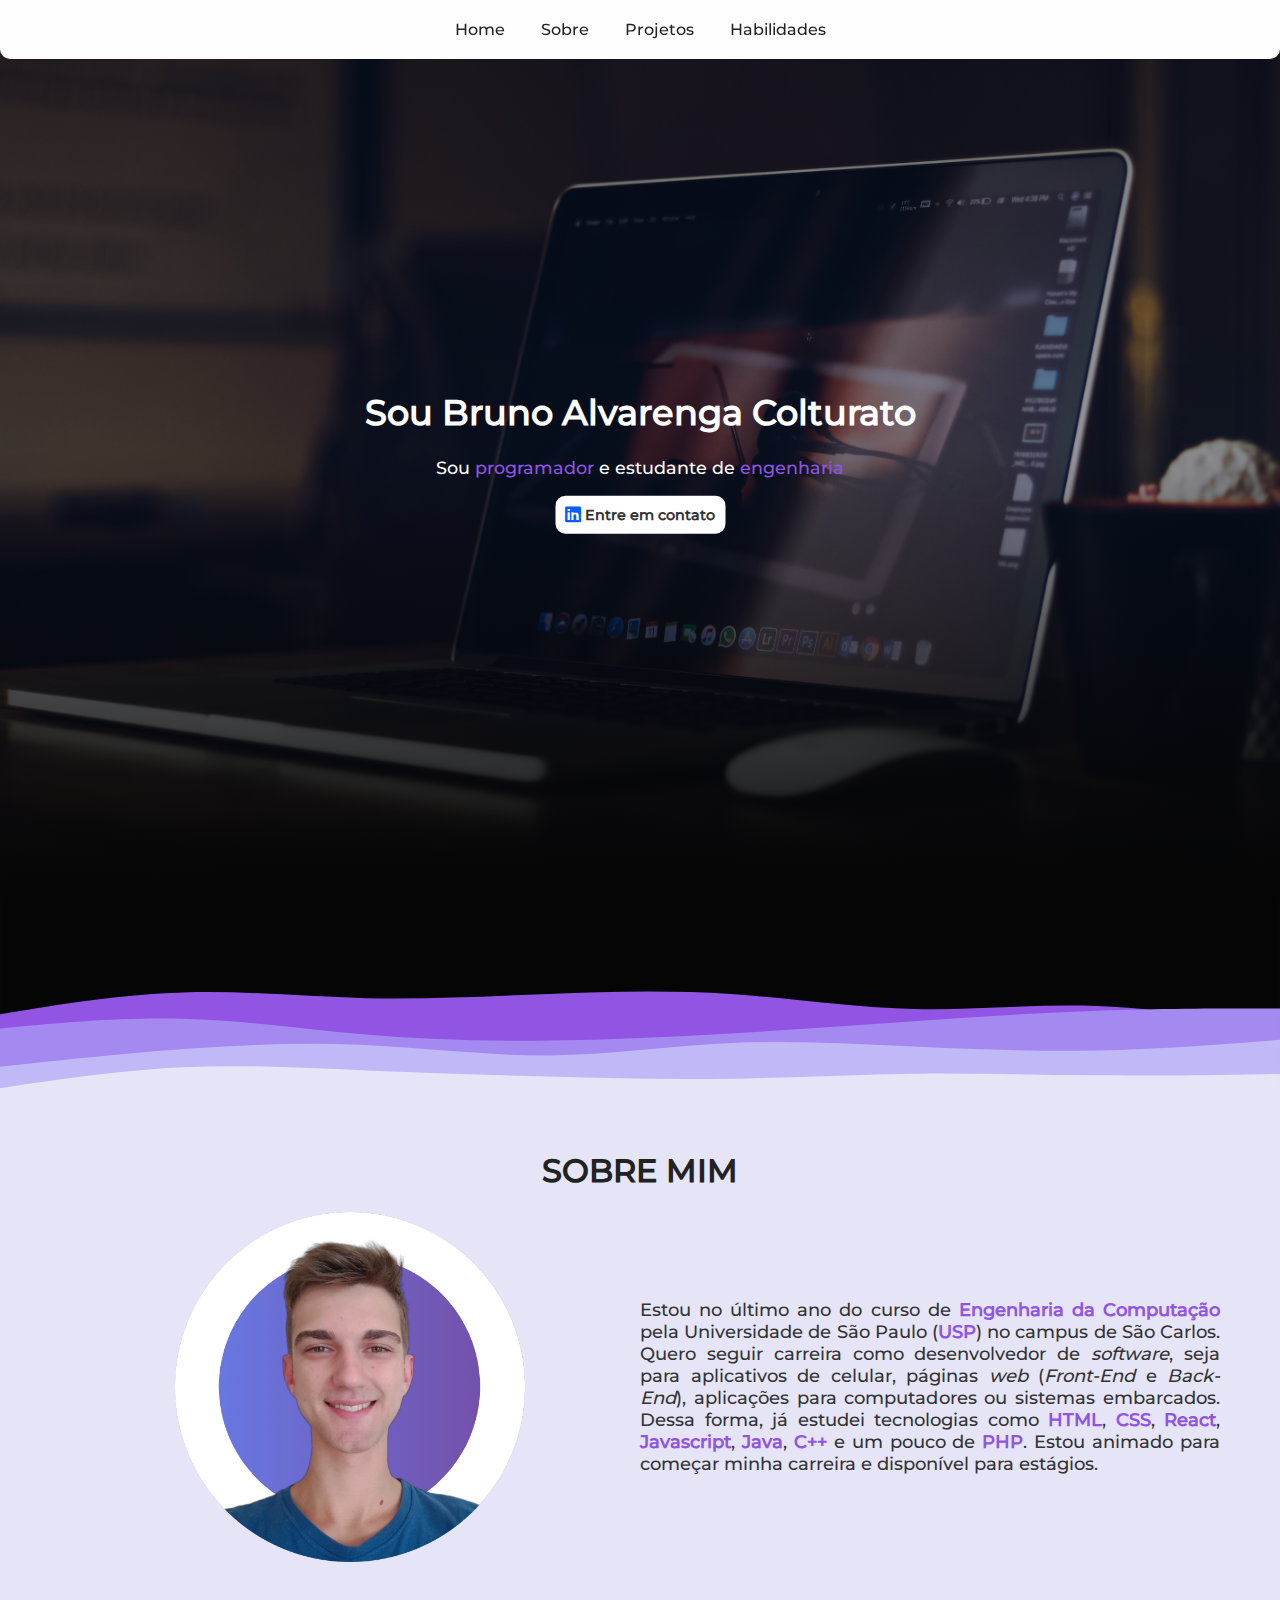
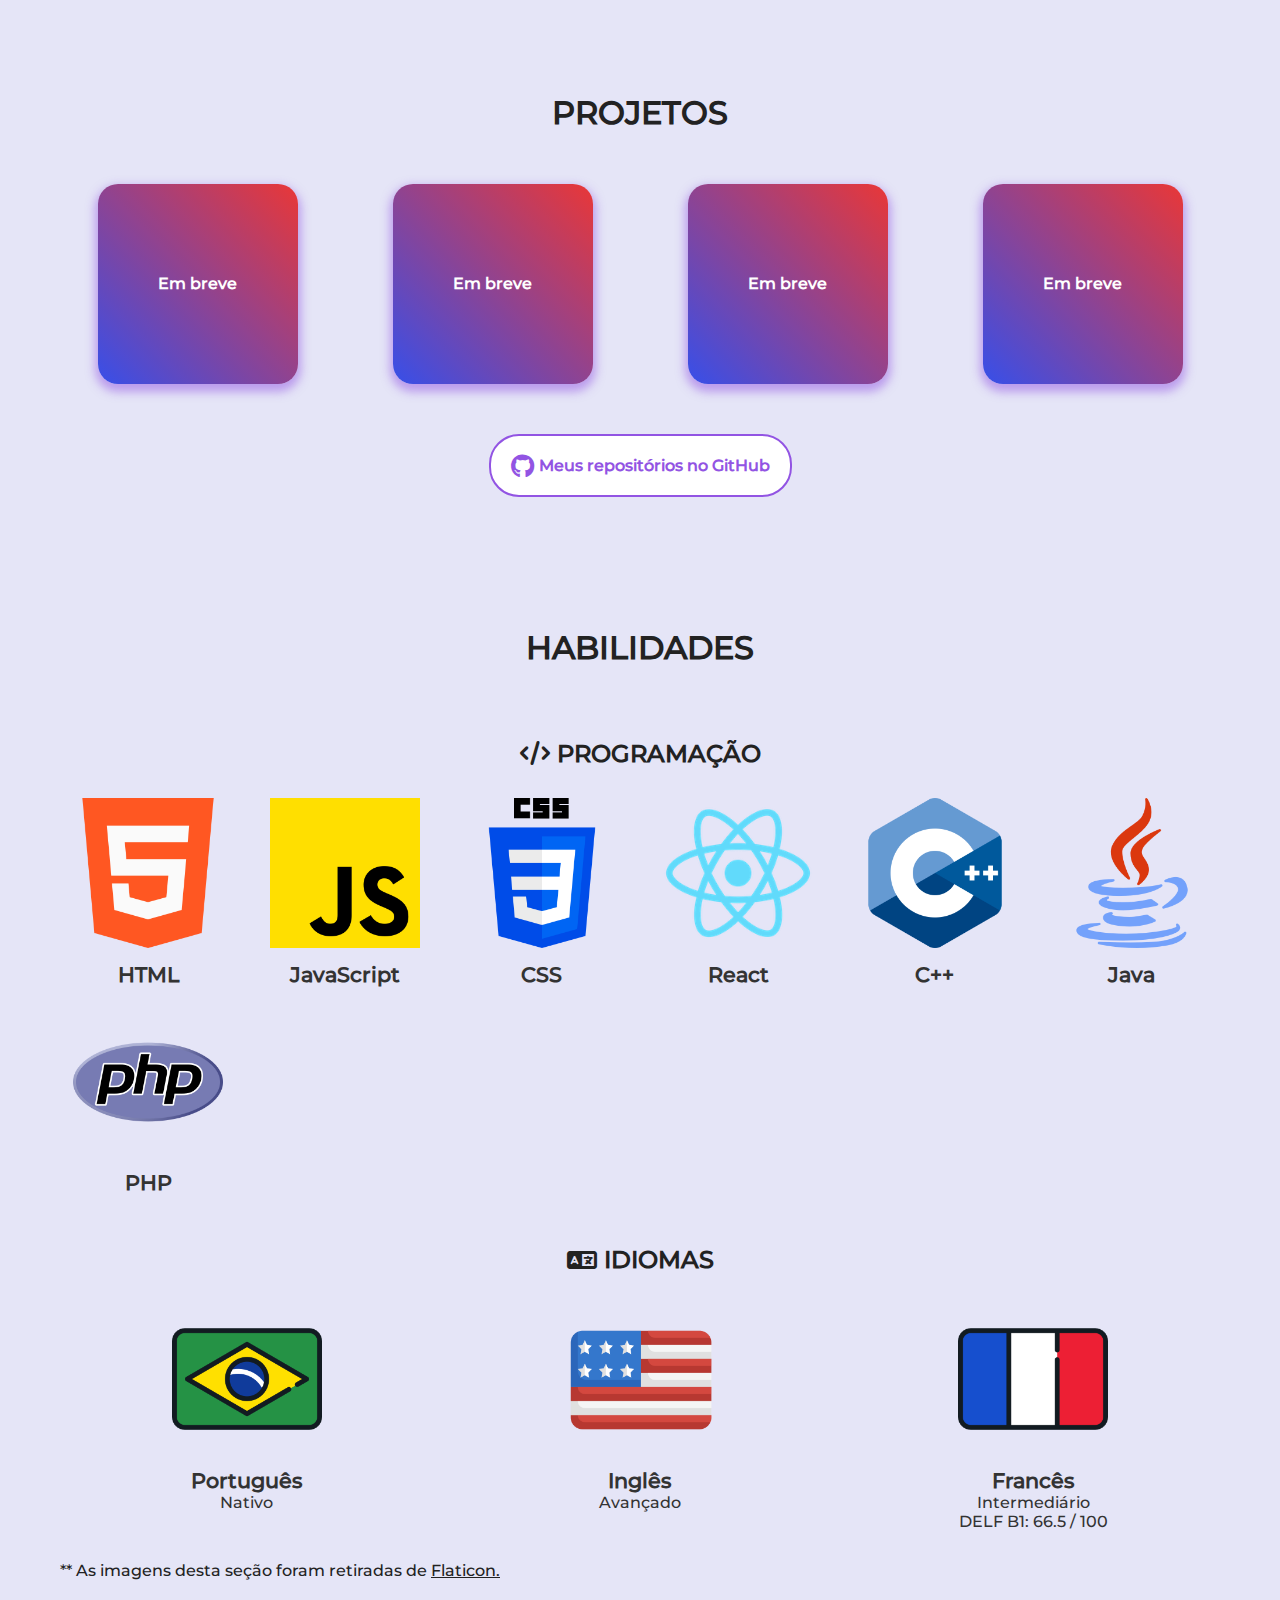
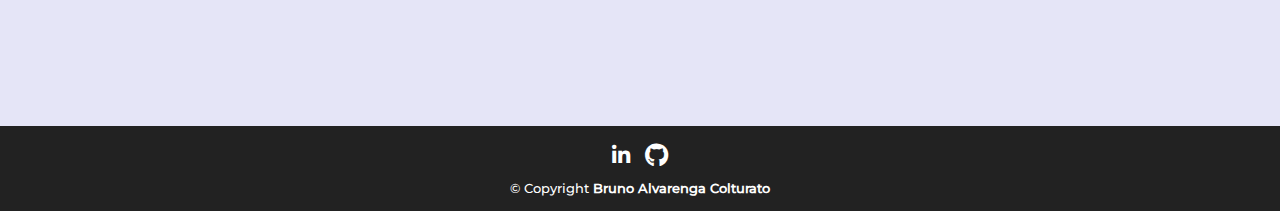
==== index.html @ 8326c15e "Fixing chrome issues in mobile" ====
<!DOCTYPE html>
<html lang="pt">
  <head>
    <meta charset="UTF-8" />
    <meta name="keywords" content="desenvolvedor, portfolio, html, css, javascript" />
    <meta name="description" content="Pagina pessoal de Bruno Alvarenga Colturato" />
    <meta name="author" content="Bruno Alvarenga Colturato" />
    <meta http-equiv="X-UA-Compatible" content="IE=edge" />
    <meta name="viewport" content="width=device-width, initial-scale=1.0" />

    <!-- Image or CDN imports -->
    <link rel="shortcut icon" href="assets/images/favicon_bw.ico" type="image/x-icon" />
    <link rel="stylesheet" href="https://cdnjs.cloudflare.com/ajax/libs/font-awesome/6.4.0/css/all.min.css" />

    <!-- CSS imports -->
    <link rel="stylesheet" href="assets/css/global.css" />
    <link rel="stylesheet" href="assets/css/navbar.css" />
    <link rel="stylesheet" href="assets/css/hero.css" />
    <link rel="stylesheet" href="assets/css/about.css" />
    <link rel="stylesheet" href="assets/css/footer.css" />
    <link rel="stylesheet" href="assets/css/cards.css" />
    <link rel="stylesheet" href="assets/css/projects.css" />
    <link rel="stylesheet" href="assets/css/skills.css" />

    <title>Portfolio | Bruno A. Colturato</title>
  </head>
  <body>
    <!-- Navbar -->
    <header>
      <nav class="navbar" id="navbar">
        <a href="#home">Home</a>
        <a href="#about">Sobre</a>
        <a href="#projects">Projetos</a>
        <a href="#skills">Habilidades</a>
        <a href="javascript:void(0)" class="icon" onclick="toggleNavbar()"> <i class="fa fa-bars"></i></a>
      </nav>
    </header>

    <!-- Home page -->
    <section id="home">
      <div class="hero-image">
        <div class="hero-content">
          <h1>Sou Bruno Alvarenga Colturato</h1>
          <p>Sou <span>programador</span> e estudante de <span>engenharia</span></p>
          <button>
            <a href="https://www.linkedin.com/in/bruno-alvarenga-colturato/" target="_blank">
              <i class="fa-brands fa-lg fa-linkedin" style="color: #005eff"></i>
              Entre em contato</a
            >
          </button>
        </div>
      </div>
    </section>

    <div class="spacer wave_top"></div>

    <main>
      <!-- About me section -->
      <section class="about" id="about">
        <h1 class="title">SOBRE MIM</h1>
        <div class="about_content">
          <img src="./assets/images/profile-pic.png" alt="Foto de bruno" />
          <p>
            Estou no último ano do curso de <strong>Engenharia da Computação</strong> pela Universidade de São Paulo
            (<strong>USP</strong>) no campus de São Carlos. Quero seguir carreira como desenvolvedor de <i>software</i>,
            seja para aplicativos de celular, páginas <i>web</i> (<i>Front-End</i> e <i>Back-End</i>), aplicações para
            computadores ou sistemas embarcados. Dessa forma, já estudei tecnologias como <strong>HTML</strong>,
            <strong>CSS</strong>, <strong>React</strong>, <strong>Javascript</strong>, <strong>Java</strong>,
            <strong>C++</strong> e um pouco de <strong>PHP</strong>. Estou animado para começar minha carreira e
            disponível para estágios.
          </p>
        </div>
      </section>

      <!-- My projects section -->
      <section id="projects">
        <h1 class="title">PROJETOS</h1>
        <div class="cards-container">
          <div class="card">Em breve</div>
          <div class="card">Em breve</div>
          <div class="card">Em breve</div>
          <div class="card">Em breve</div>
        </div>
        <a href="https://github.com/BrunoColturato" target="_blank" class="repo"
          ><i class="fa-brands fa-github fa-xl"></i>Meus repositórios no GitHub</a
        >
      </section>

      <!-- My skills section -->
      <section id="skills">
        <h1 class="title">HABILIDADES</h1>

        <!-- Programming languages -->
        <h2 class="skills-section"><i class="fa-solid fa-code"></i> PROGRAMAÇÃO</h2>
        <div class="skills-container">
          <div class="skill">
            <img src="assets/images/coding/html-5.png" alt="Front" class="skill-img" />
            <h1>HTML</h1>
          </div>
          <div class="skill">
            <img src="assets/images/coding/js.png" alt="Front" class="skill-img" />
            <h1>JavaScript</h1>
          </div>
          <div class="skill">
            <img src="assets/images/coding/css-3.png" alt="Front" class="skill-img" />
            <h1>CSS</h1>
          </div>
          <div class="skill">
            <img src="assets/images/coding/react.png" alt="Front" class="skill-img" />
            <h1>React</h1>
          </div>
          <div class="skill">
            <img src="assets/images/coding/cpp.png" alt="Front" class="skill-img" />
            <h1>C++</h1>
          </div>
          <div class="skill">
            <img src="assets/images/coding/java.png" alt="Front" class="skill-img" />
            <h1>Java</h1>
          </div>
          <div class="skill">
            <img src="assets/images/coding/php.png" alt="Front" class="skill-img" />
            <h1>PHP</h1>
          </div>
        </div>

        <!-- Languages -->
        <h2 class="skills-section"><i class="fa-solid fa-language"></i> IDIOMAS</h2>
        <div class="skills-container">
          <div class="skill">
            <img src="assets/images/flags/brazil.png" alt="Front" class="skill-img" />
            <h1>Português</h1>
            <p>Nativo</p>
          </div>
          <div class="skill">
            <img src="assets/images/flags/usa.png" alt="Front" class="skill-img" />
            <h1>Inglês</h1>
            <p>Avançado</p>
          </div>
          <div class="skill">
            <img src="assets/images/flags/france.png" alt="Front" class="skill-img" />
            <h1>Francês</h1>
            <p>Intermediário</p>
            <p>DELF B1: 66.5 / 100</p>
          </div>
        </div>

        <p class="credits">
          ** As imagens desta seção foram retiradas de
          <a href="https://www.flaticon.com/br" target="_blank">Flaticon.</a>
        </p>
      </section>
    </main>

    <!-- Footer with links -->
    <footer>
      <div class="links-container">
        <a href="https://www.linkedin.com/in/bruno-alvarenga-colturato/" target="_blank" class="link"
          ><i class="fa-brands fa-linkedin-in fa-sm"></i
        ></a>
        <a href="https://github.com/BrunoColturato" target="_blank" class="link"><i class="fa-brands fa-github"></i></a>
      </div>
      <p>&copy; Copyright <strong>Bruno Alvarenga Colturato</strong></p>
    </footer>

    <!-- JavaScript imports -->
    <script src="assets/js/navbar.js"></script>
    <script src="assets/js/hero.js"></script>
  </body>
</html>
---- assets/css/global.css ----
@font-face {
  font-family: "Montserrat";
  src: url("../fonts/MontserratMedium.ttf");
}

:root {
  --primary: #9254e3; /* rgba(146, 84, 227, 1) */
  --secondary: #e5e5f7;
  --card-size: 200px;
}

* {
  font-family: "Montserrat", "Courier New", Courier, monospace;
  box-sizing: border-box;
}

html {
  scroll-behavior: smooth;
}

body {
  margin: 0;
  padding: 0;
  min-height: 100vh;
  background-color: var(--secondary);
}

main section {
  display: flex;
  flex-direction: column;
  align-items: center;
  padding: 30px 60px;
  text-align: justify;
  margin-bottom: 50px;
}

.title {
  color: #222;
  font-size: 2rem;
}

#home,
#about,
#projects,
#skills {
  scroll-margin-top: 30px;
}

.spacer {
  aspect-ratio: 960/150;
  min-height: 150px;
  width: 100%;
  background-repeat: no-repeat;
  background-position: center;
  background-size: cover;
}

.wave_top {
  background-image: url(../images/waves/waves_top.svg);
}

.wave_down {
  background-image: url(../images/waves/waves_down.svg);
}
---- assets/css/navbar.css ----
.navbar {
  position: fixed;
  top: 0;
  left: 0;
  right: 0;
  overflow: hidden;
  z-index: 99;
  background-color: #fefefe;
  border-radius: 0 0 10px 10px;
  text-align: center;
}

.navbar a {
  display: inline-block;
  text-align: center;
  color: #222;
  padding: 20px 16px;
  text-decoration: none;
}

.navbar a:hover {
  color: var(--primary);
  text-decoration: underline;
}

.navbar .icon {
  display: none;
}

@media screen and (max-width: 600px) {
  .navbar a:not(:first-child) {
    display: none;
  }
  .navbar a.icon {
    float: right;
    display: block;
  }

  .navbar.responsive a.icon {
    position: absolute;
    right: 0;
    top: 0;
  }
  .navbar.responsive a {
    float: none;
    display: block;
    text-align: center;
  }
}
---- assets/css/hero.css ----
.hero-image {
  position: absolute;

  background-image: linear-gradient(180deg, rgba(0, 0, 0, 0.5) 0%, rgba(0, 0, 0, 0.4) 50%, rgba(5, 5, 5, 1) 100%),
    url("../images/hero.jpg");
  height: 100vh;

  background-position: center;
  background-repeat: no-repeat;
  background-size: cover;
  position: relative;
}

.hero-content {
  font-size: 1.1rem;
  text-align: center;
  position: absolute;
  top: 50%;
  left: 50%;
  transform: translate(-50%, -50%);
  color: white;
}

.hero-content button {
  padding: 8px;
  border: 2px solid white;
  border-radius: 10px;
  background-color: white;
}

.hero-content p span {
  color: var(--primary);
}

.hero-content a {
  color: #333;
  font-size: 0.9rem;
  font-weight: bold;
  text-decoration: none;
}
---- assets/css/about.css ----
.about_content {
  display: grid;
  align-items: center;
  justify-items: center;
  grid-template-columns: repeat(auto-fit, minmax(350px, 1fr));
}

.about_content img {
  max-width: 350px;
}

.about_content p {
  font-size: large;
  color: #333;
}

.about_content strong {
  color: var(--primary);
}
---- assets/css/footer.css ----
footer {
  display: flex;
  flex-direction: column;
  align-items: center;
  justify-content: center;
  padding: 15px;
  background-color: #222;
  color: #fff;
  margin-top: 100px;
}

footer p {
  color: #fff;
  margin: 0;
  font-size: small;
}

.links-container {
  display: flex;
  justify-content: center;
  align-items: center;
  gap: 15px;
  margin-bottom: 10px;
}

.link {
  font-size: 1.5rem;
  color: white;
  text-decoration: none;
  transition: all 0.2s;
}

.link:hover {
  color: var(--primary);
}
---- assets/css/cards.css ----
.cards-container {
  display: grid;
  justify-items: center;
  grid-template-columns: repeat(auto-fit, minmax(var(--card-size), 1fr));
  gap: 20px;
  width: 100%;
  margin-top: 30px;
}

.card {
  display: flex;
  justify-content: center;
  align-items: center;
  width: var(--card-size);
  height: var(--card-size);
  padding: 10px;
  background: repeating-linear-gradient(45deg, #374fe9, #e93737);
  color: #fff;
  font-weight: bold;

  position: relative;

  border-radius: 20px;
  cursor: pointer;
  transition: all 0.25s;
  box-shadow: 0 5px 10px 3px rgba(146, 84, 227, 0.5);
}

.card:hover {
  box-shadow: 0 5px 10px 3px rgba(113, 71, 167, 0.7);
}
---- assets/css/projects.css ----
.repo {
  display: flex;
  align-items: center;
  gap: 5px;
  padding: 20px;
  margin-top: 50px;
  color: var(--primary);
  font-weight: 600;
  border-radius: 30px;
  background-color: #fff;
  border: 2px solid var(--primary);
  text-decoration: none;
  transition: all 0.1s;
  text-align: center;
}

.repo:hover {
  box-shadow: 0 5px 10px 3px rgba(146, 84, 227, 0.5);
}
---- assets/css/skills.css ----
.credits {
  margin-top: 30px;
  margin-right: auto;
  color: #222;
}

.credits a {
  color: #222;
}

.skills-section {
  display: flex;
  align-items: center;
  gap: 7px;
  color: #222;
  font-size: 1.5rem;
  margin-bottom: 0;
  margin-top: 50px;
}

.skills-container {
  display: grid;
  justify-items: center;
  grid-template-columns: repeat(auto-fit, minmax(150px, 1fr));
  gap: 20px;
  width: 100%;
  margin-top: 30px;
}

.skill-img {
  width: 150px;
  height: 150px;
}

.skill {
  display: flex;
  flex-direction: column;
  align-items: center;
  color: #333;
}

.skill p {
  margin: 0;
}

.skill h1 {
  margin-bottom: 0;
  font-size: 1.3rem;
}
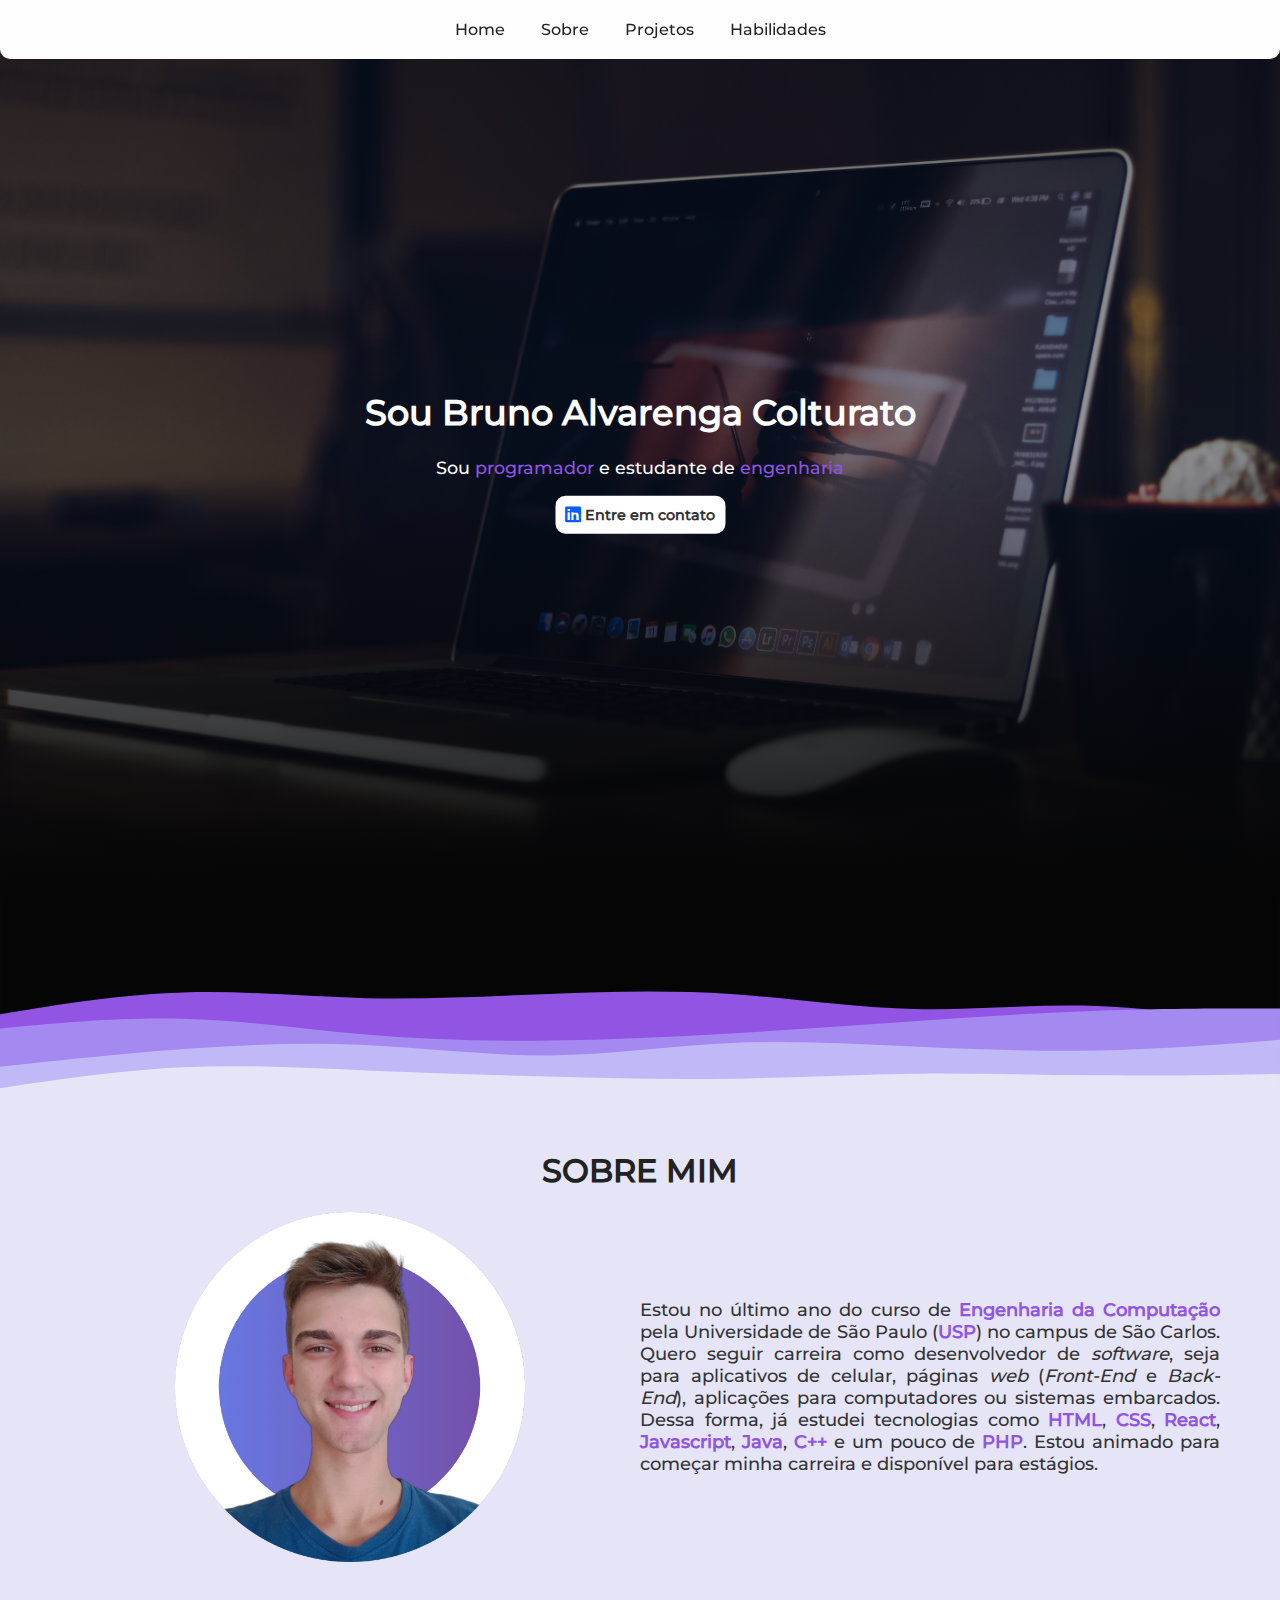
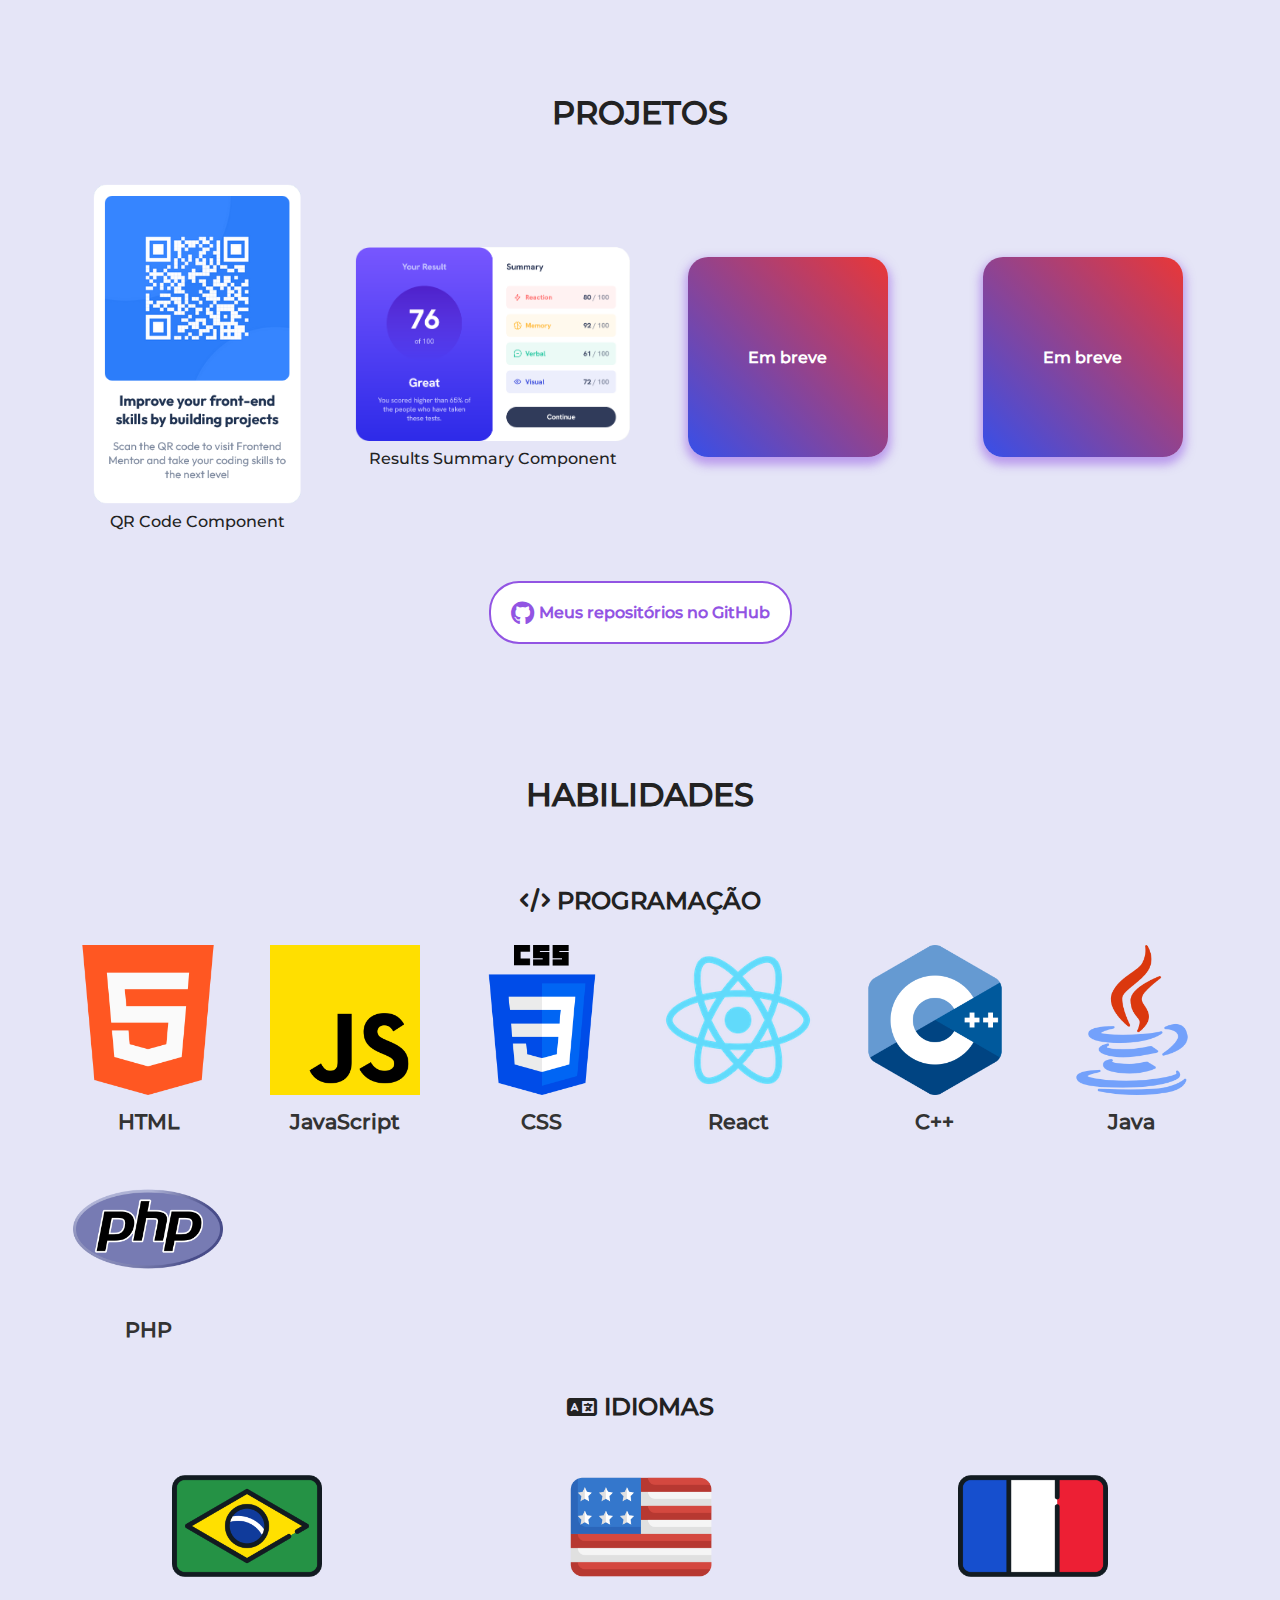
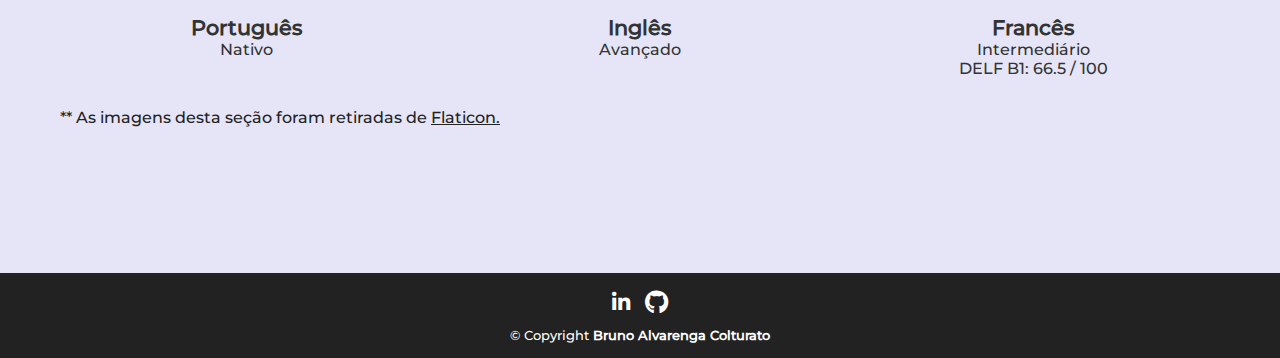
==== commit 4bc79aa9: "Adding projects to main page" ====
--- a/index.html
+++ b/index.html
@@ -76,8 +76,18 @@
       <section id="projects">
         <h1 class="title">PROJETOS</h1>
         <div class="cards-container">
-          <div class="card">Em breve</div>
-          <div class="card">Em breve</div>
+          <div>
+            <a href="/projects/qr-code-component/" target="_blank" class="project-item">
+              <img src="assets/images/projects/qr-code-component.png" alt="">
+              <span>QR Code Component</span>
+            </a>
+          </div>
+          <div class="project-item">
+            <a href="/projects/results-summary-component/" target="_blank" class="project-item">
+              <img src="assets/images/projects/results-summary-component.png" alt="">
+              <span>Results Summary Component</span>
+            </a>
+          </div>
           <div class="card">Em breve</div>
           <div class="card">Em breve</div>
         </div>
@@ -164,6 +174,5 @@
 
     <!-- JavaScript imports -->
     <script src="assets/js/navbar.js"></script>
-    <script src="assets/js/hero.js"></script>
   </body>
 </html>
--- a/assets/css/global.css
+++ b/assets/css/global.css
@@ -12,6 +12,12 @@
 * {
   font-family: "Montserrat", "Courier New", Courier, monospace;
   box-sizing: border-box;
+}
+
+img,
+svg {
+  display: block;
+  max-width: 100%;
 }
 
 html {
--- a/assets/css/navbar.css
+++ b/assets/css/navbar.css
@@ -28,14 +28,19 @@
 }
 
 @media screen and (max-width: 600px) {
+  .navbar.responsive a {
+    float: none;
+    display: block;
+  }
+  
   .navbar a:not(:first-child) {
     display: none;
   }
   .navbar a.icon {
-    float: right;
-    display: block;
+    position: absolute;
+    right: 0;
+    display: inline-block;
   }
-
   .navbar.responsive a.icon {
     position: absolute;
     right: 0;
@@ -44,6 +49,5 @@
   .navbar.responsive a {
     float: none;
     display: block;
-    text-align: center;
   }
 }
--- a/assets/css/cards.css
+++ b/assets/css/cards.css
@@ -3,6 +3,7 @@
   justify-items: center;
   grid-template-columns: repeat(auto-fit, minmax(var(--card-size), 1fr));
   gap: 20px;
+  align-items: center;
   width: 100%;
   margin-top: 30px;
 }
--- a/assets/css/projects.css
+++ b/assets/css/projects.css
@@ -16,4 +16,17 @@
 
 .repo:hover {
   box-shadow: 0 5px 10px 3px rgba(146, 84, 227, 0.5);
-}+}
+
+.project-item {
+  display: grid;
+  gap: .5rem;
+  text-align: center;
+  font-size: 1rem;
+  color: #222;
+  text-decoration: none;
+}
+
+.project-item img {
+  max-height: 20rem;
+}
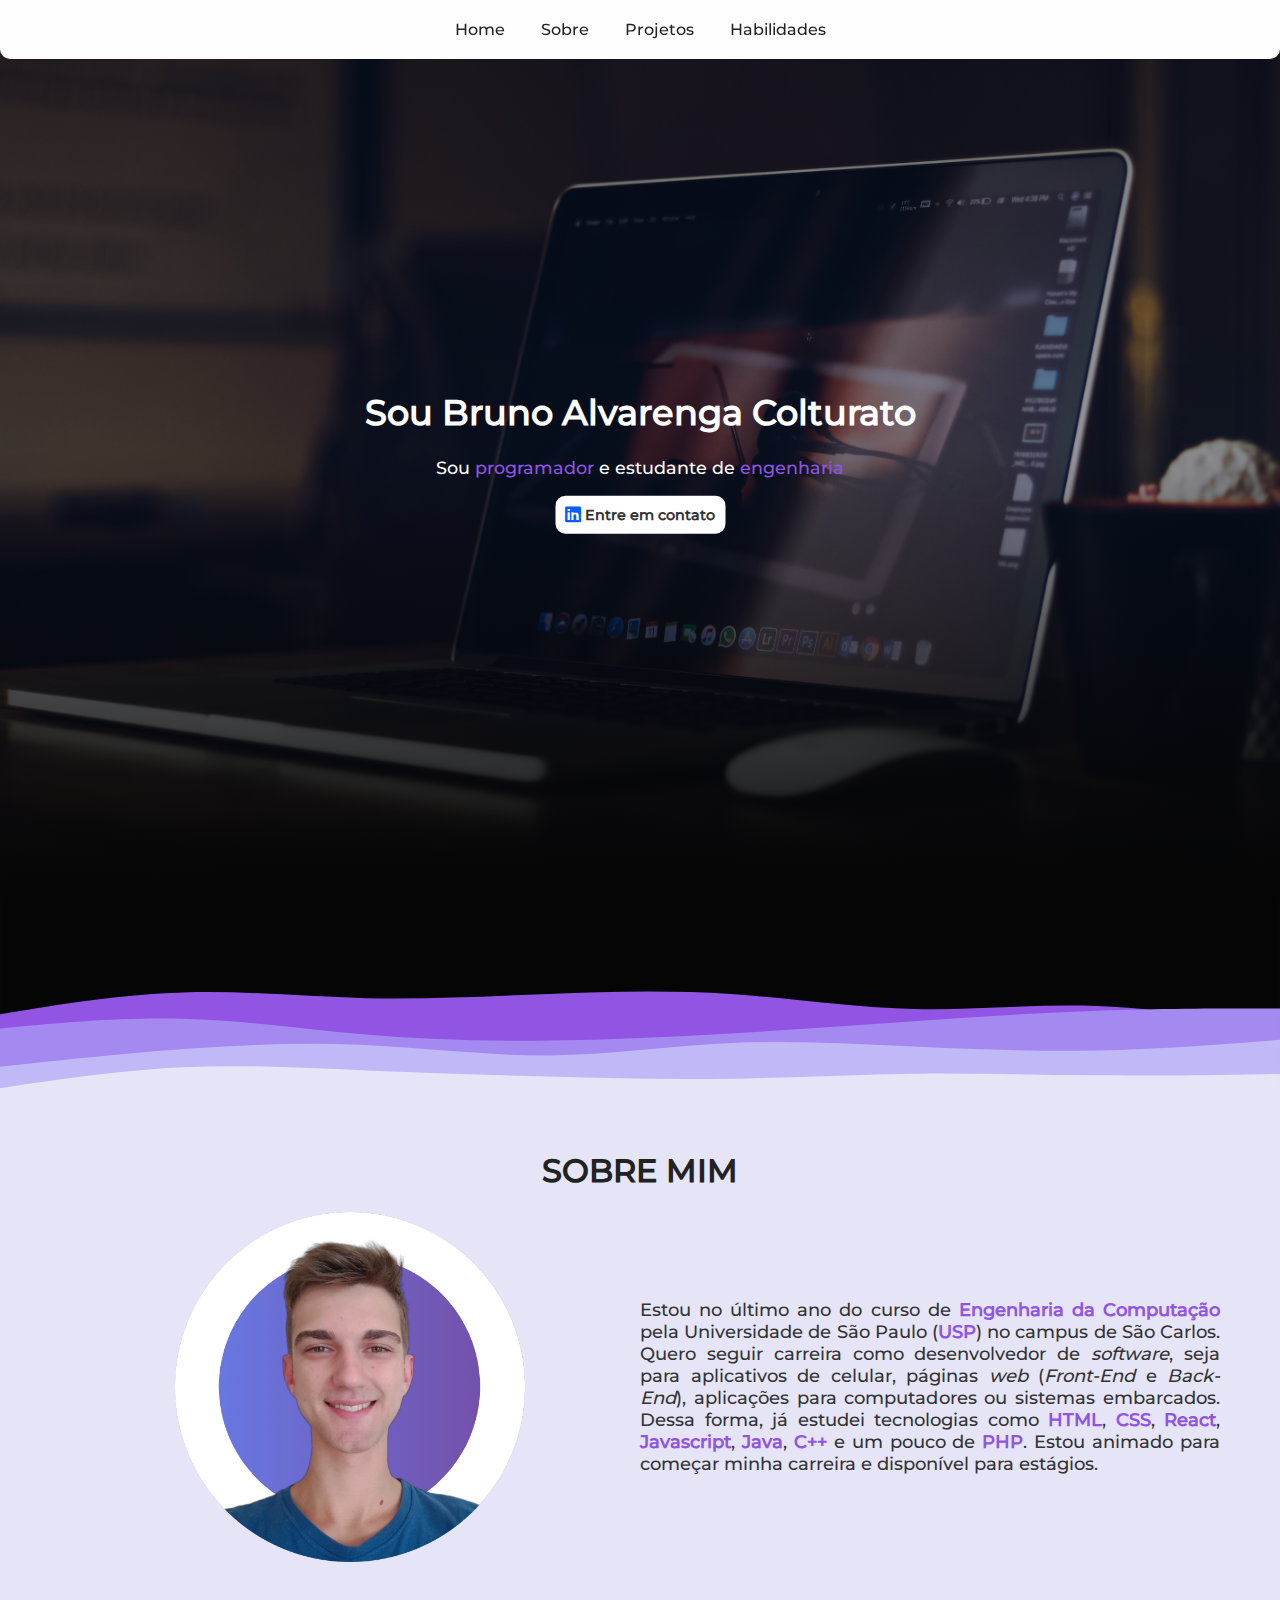
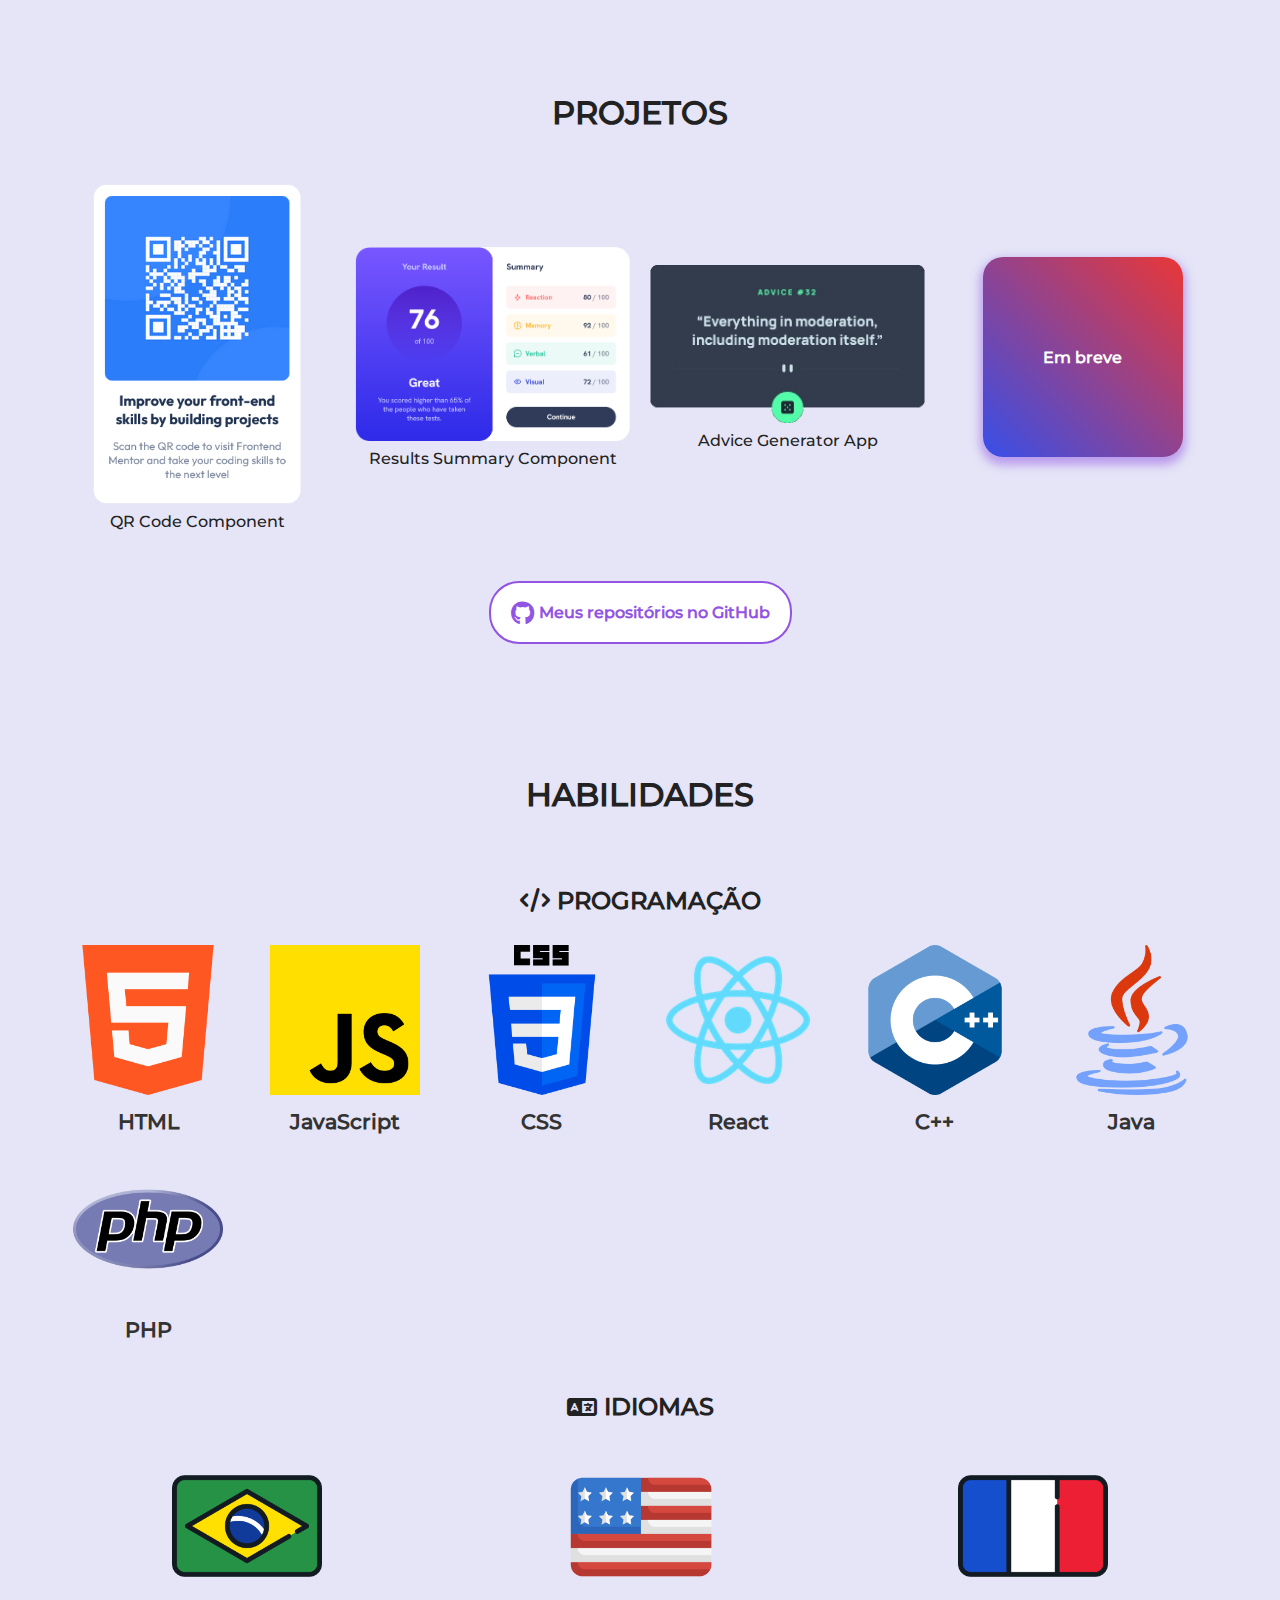
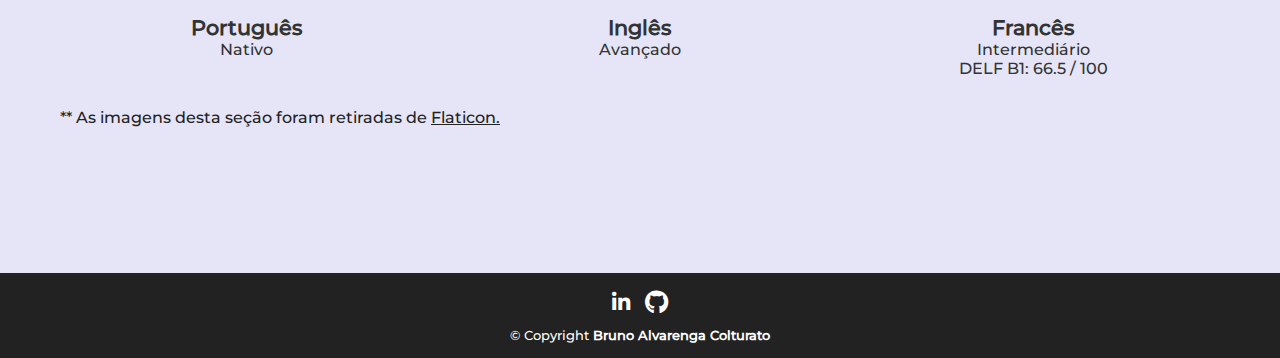
==== commit 886a50ee: "[PROJECT] Advice Generator App" ====
--- a/index.html
+++ b/index.html
@@ -88,7 +88,12 @@
               <span>Results Summary Component</span>
             </a>
           </div>
-          <div class="card">Em breve</div>
+          <div class="project-item">
+            <a href="/projects/advice-generator-app/" target="_blank" class="project-item">
+              <img src="assets/images/projects/advice-generator-app.jpeg" alt="">
+              <span>Advice Generator App</span>
+            </a>
+          </div>
           <div class="card">Em breve</div>
         </div>
         <a href="https://github.com/BrunoColturato" target="_blank" class="repo"
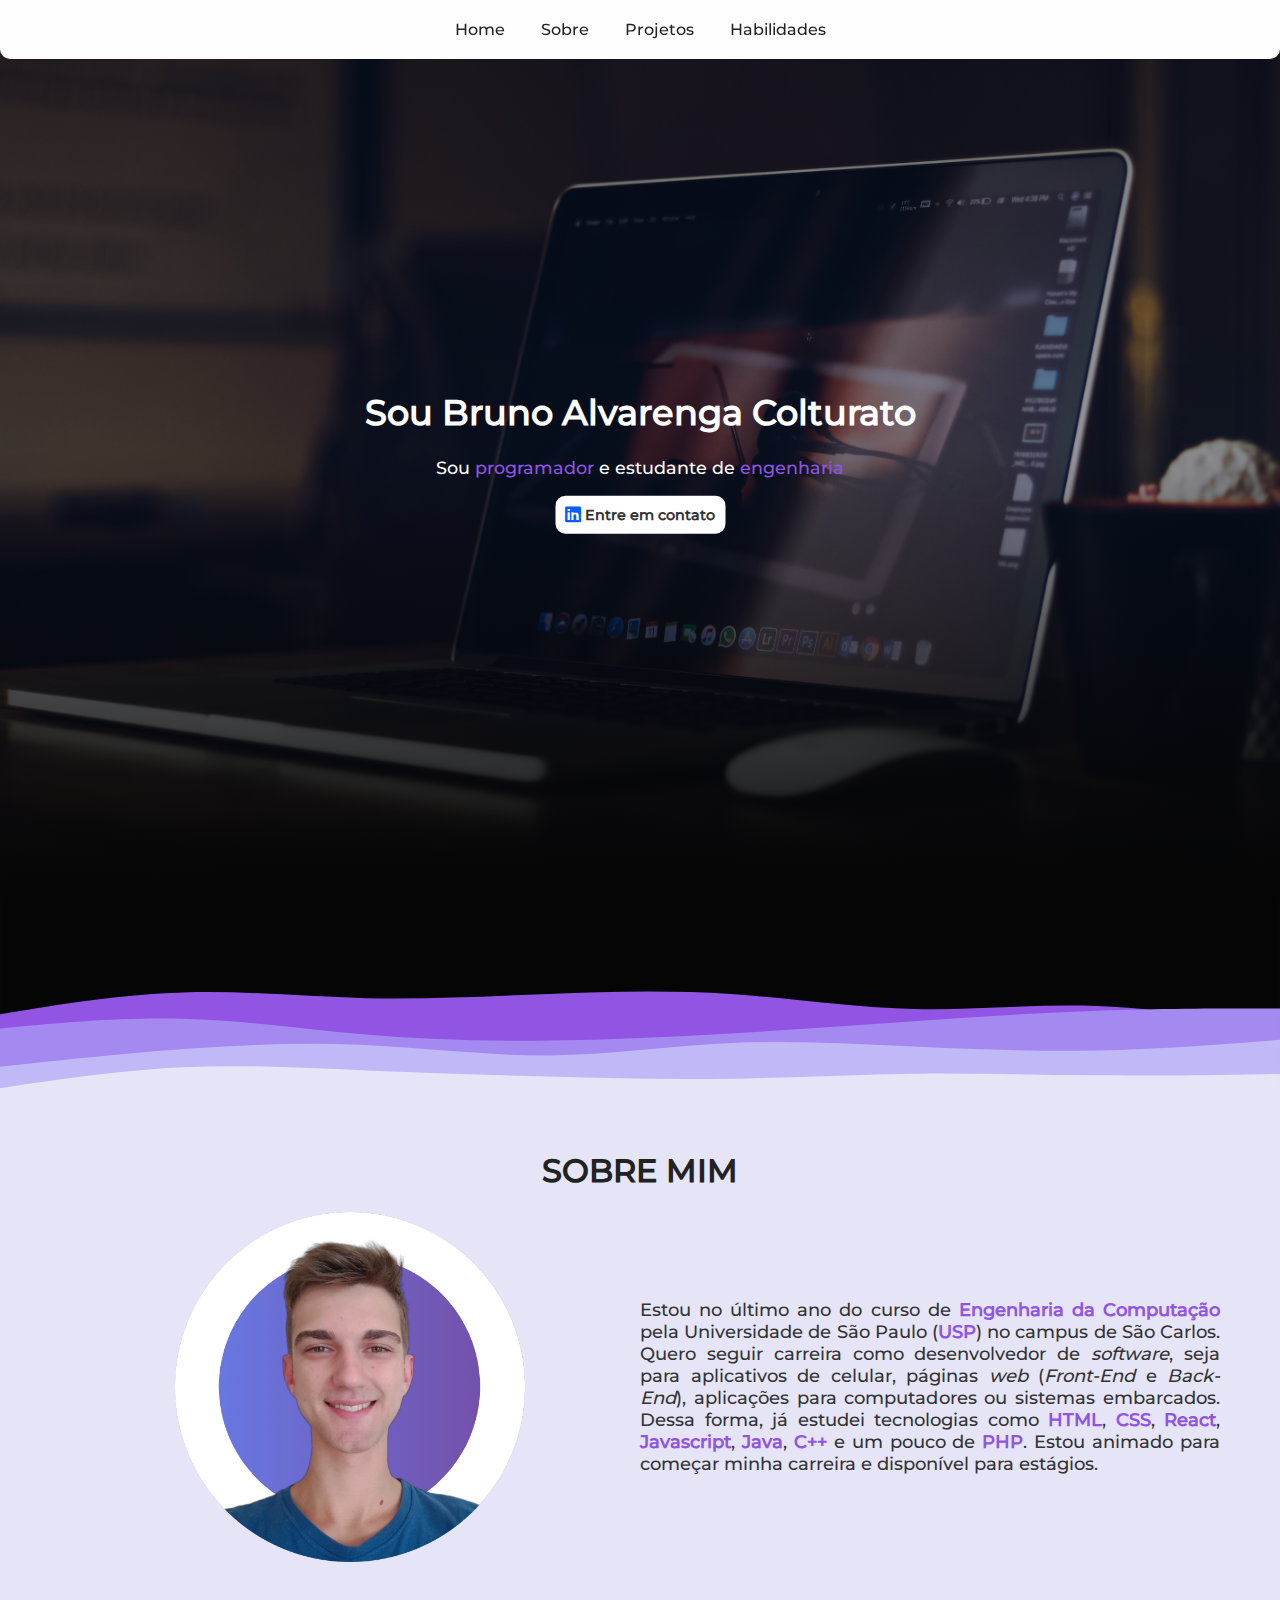
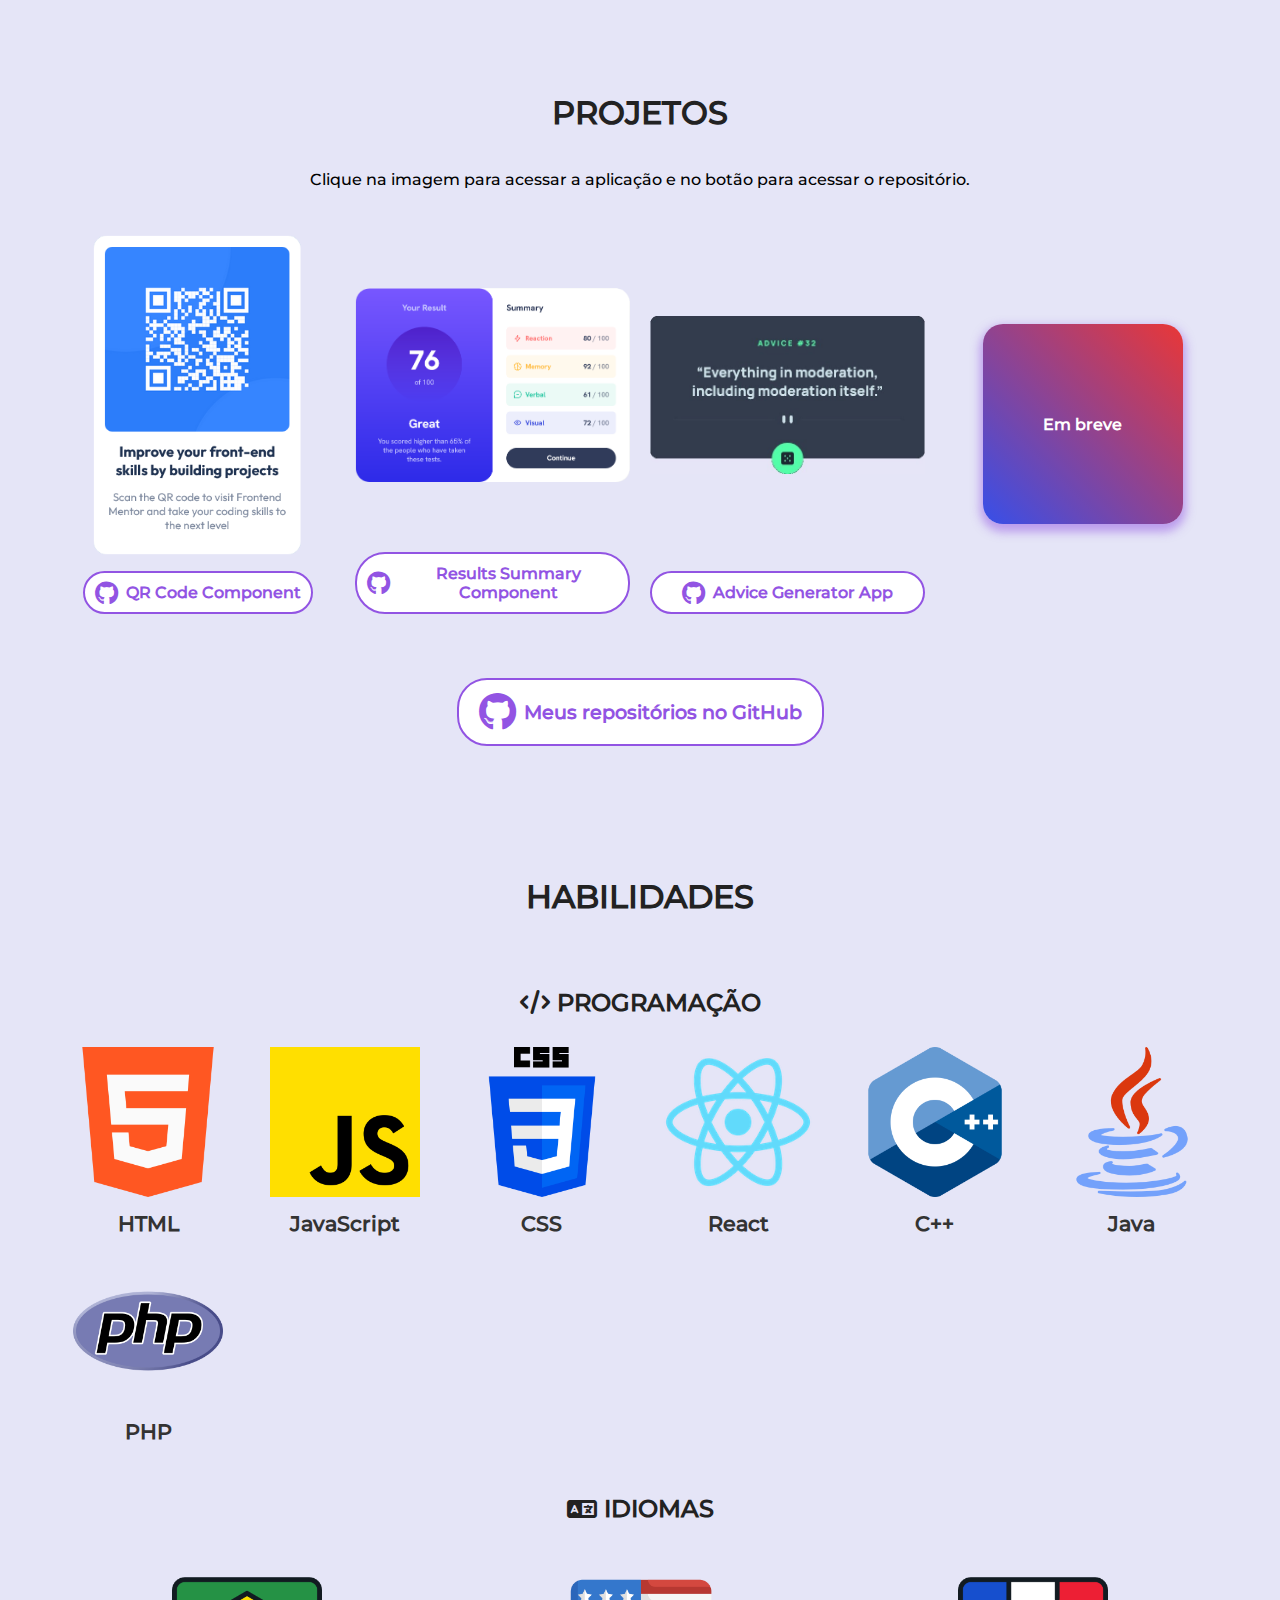
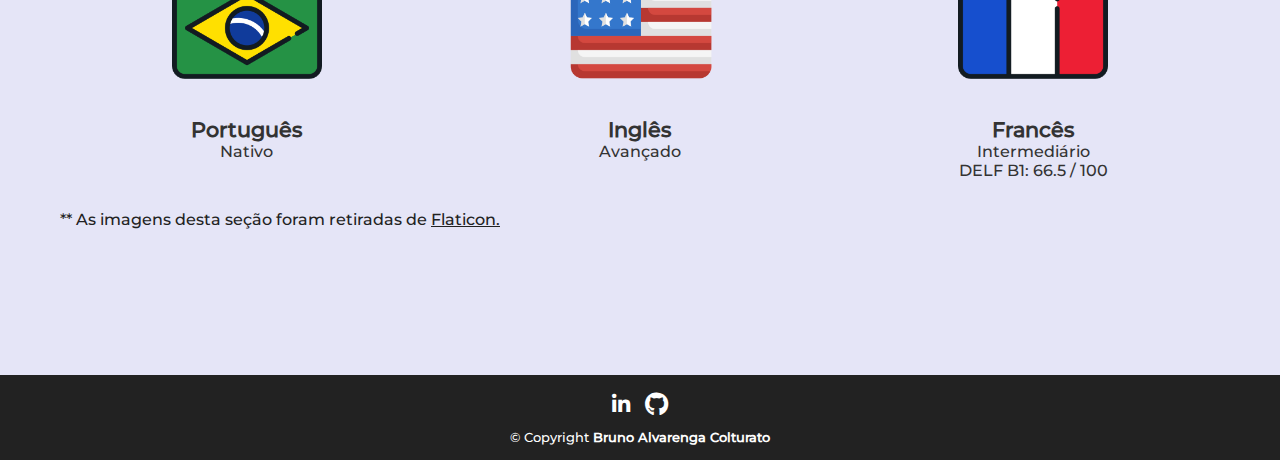
==== commit cffe3e14: "Update projects section. Better items display." ====
--- a/index.html
+++ b/index.html
@@ -61,13 +61,11 @@
         <div class="about_content">
           <img src="./assets/images/profile-pic.png" alt="Foto de bruno" />
           <p>
-            Estou no último ano do curso de <strong>Engenharia da Computação</strong> pela Universidade de São Paulo
-            (<strong>USP</strong>) no campus de São Carlos. Quero seguir carreira como desenvolvedor de <i>software</i>,
-            seja para aplicativos de celular, páginas <i>web</i> (<i>Front-End</i> e <i>Back-End</i>), aplicações para
-            computadores ou sistemas embarcados. Dessa forma, já estudei tecnologias como <strong>HTML</strong>,
-            <strong>CSS</strong>, <strong>React</strong>, <strong>Javascript</strong>, <strong>Java</strong>,
-            <strong>C++</strong> e um pouco de <strong>PHP</strong>. Estou animado para começar minha carreira e
-            disponível para estágios.
+            Estou no último ano do curso de <strong>Engenharia da Computação</strong> pela Universidade de São Paulo (<strong>USP</strong>) no campus de São
+            Carlos. Quero seguir carreira como desenvolvedor de <i>software</i>, seja para aplicativos de celular, páginas <i>web</i> (<i>Front-End</i> e
+            <i>Back-End</i>), aplicações para computadores ou sistemas embarcados. Dessa forma, já estudei tecnologias como <strong>HTML</strong>,
+            <strong>CSS</strong>, <strong>React</strong>, <strong>Javascript</strong>, <strong>Java</strong>, <strong>C++</strong> e um pouco de
+            <strong>PHP</strong>. Estou animado para começar minha carreira e disponível para estágios.
           </p>
         </div>
       </section>
@@ -75,30 +73,35 @@
       <!-- My projects section -->
       <section id="projects">
         <h1 class="title">PROJETOS</h1>
+        <p>Clique na imagem para acessar a aplicação e no botão para acessar o repositório.</p>
         <div class="cards-container">
-          <div>
-            <a href="/projects/qr-code-component/" target="_blank" class="project-item">
-              <img src="assets/images/projects/qr-code-component.png" alt="">
-              <span>QR Code Component</span>
+          <div class="project-item">
+            <a href="/projects/qr-code-component/" target="_blank">
+              <img src="assets/images/projects/qr-code-component.png" alt="" />
             </a>
+            <a href="https://github.com/BrunoColturato/QR-Code-Component" target="_blank" class="repo-link"
+              ><i class="fa-brands fa-github fa-xl"></i> <span>QR Code Component</span></a
+            >
           </div>
           <div class="project-item">
-            <a href="/projects/results-summary-component/" target="_blank" class="project-item">
-              <img src="assets/images/projects/results-summary-component.png" alt="">
-              <span>Results Summary Component</span>
+            <a href="/projects/results-summary-component/" target="_blank">
+              <img src="assets/images/projects/results-summary-component.png" alt="" />
             </a>
+            <a href="https://github.com/BrunoColturato/Results-Summary-Component" target="_blank" class="repo-link"
+              ><i class="fa-brands fa-github fa-xl"></i> <span>Results Summary Component</span></a
+            >
           </div>
           <div class="project-item">
-            <a href="/projects/advice-generator-app/" target="_blank" class="project-item">
-              <img src="assets/images/projects/advice-generator-app.jpeg" alt="">
-              <span>Advice Generator App</span>
+            <a href="/projects/advice-generator-app/" target="_blank">
+              <img src="assets/images/projects/advice-generator-app.jpeg" alt="" />
             </a>
+            <a href="https://github.com/BrunoColturato/Advice-Generator-App" target="_blank" class="repo-link"
+              ><i class="fa-brands fa-github fa-xl"></i> <span>Advice Generator App</span></a
+            >
           </div>
           <div class="card">Em breve</div>
         </div>
-        <a href="https://github.com/BrunoColturato" target="_blank" class="repo"
-          ><i class="fa-brands fa-github fa-xl"></i>Meus repositórios no GitHub</a
-        >
+        <a href="https://github.com/BrunoColturato" target="_blank" class="repo"><i class="fa-brands fa-github fa-2xl"></i>Meus repositórios no GitHub</a>
       </section>
 
       <!-- My skills section -->
@@ -169,9 +172,7 @@
     <!-- Footer with links -->
     <footer>
       <div class="links-container">
-        <a href="https://www.linkedin.com/in/bruno-alvarenga-colturato/" target="_blank" class="link"
-          ><i class="fa-brands fa-linkedin-in fa-sm"></i
-        ></a>
+        <a href="https://www.linkedin.com/in/bruno-alvarenga-colturato/" target="_blank" class="link"><i class="fa-brands fa-linkedin-in fa-sm"></i></a>
         <a href="https://github.com/BrunoColturato" target="_blank" class="link"><i class="fa-brands fa-github"></i></a>
       </div>
       <p>&copy; Copyright <strong>Bruno Alvarenga Colturato</strong></p>
--- a/assets/css/projects.css
+++ b/assets/css/projects.css
@@ -1,32 +1,51 @@
-.repo {
+.project-item {
+  display: grid;
+  align-items: end;
+  gap: 1rem;
+  height: 100%;
+  font-size: 1rem;
+  text-decoration: none;
+}
+
+.project-item a:first-child {
+  display: grid;
+  place-content: center;
+}
+
+.project-item img {
+  max-height: 20rem;
+}
+
+.repo,
+.repo-link {
   display: flex;
   align-items: center;
-  gap: 5px;
-  padding: 20px;
-  margin-top: 50px;
+  justify-content: center;
+  gap: 0.5rem;
+  padding: 10px;
+  text-align: center;
+
+  font-weight: 600;
   color: var(--primary);
-  font-weight: 600;
   border-radius: 30px;
   background-color: #fff;
   border: 2px solid var(--primary);
+  
   text-decoration: none;
   transition: all 0.1s;
   text-align: center;
 }
 
-.repo:hover {
-  box-shadow: 0 5px 10px 3px rgba(146, 84, 227, 0.5);
+.repo {
+  margin-top: 4rem;
+  color: var(--primary);
+  padding: 20px;
+  font-size: 1.2rem;
 }
 
-.project-item {
-  display: grid;
-  gap: .5rem;
-  text-align: center;
-  font-size: 1rem;
-  color: #222;
-  text-decoration: none;
+.repo:hover,
+.repo:focus-visible,
+.repo-link:hover,
+.repo-link:focus-visible {
+  box-shadow: 0 0 10px 3px rgba(146, 84, 227, 0.5);
 }
-
-.project-item img {
-  max-height: 20rem;
-}
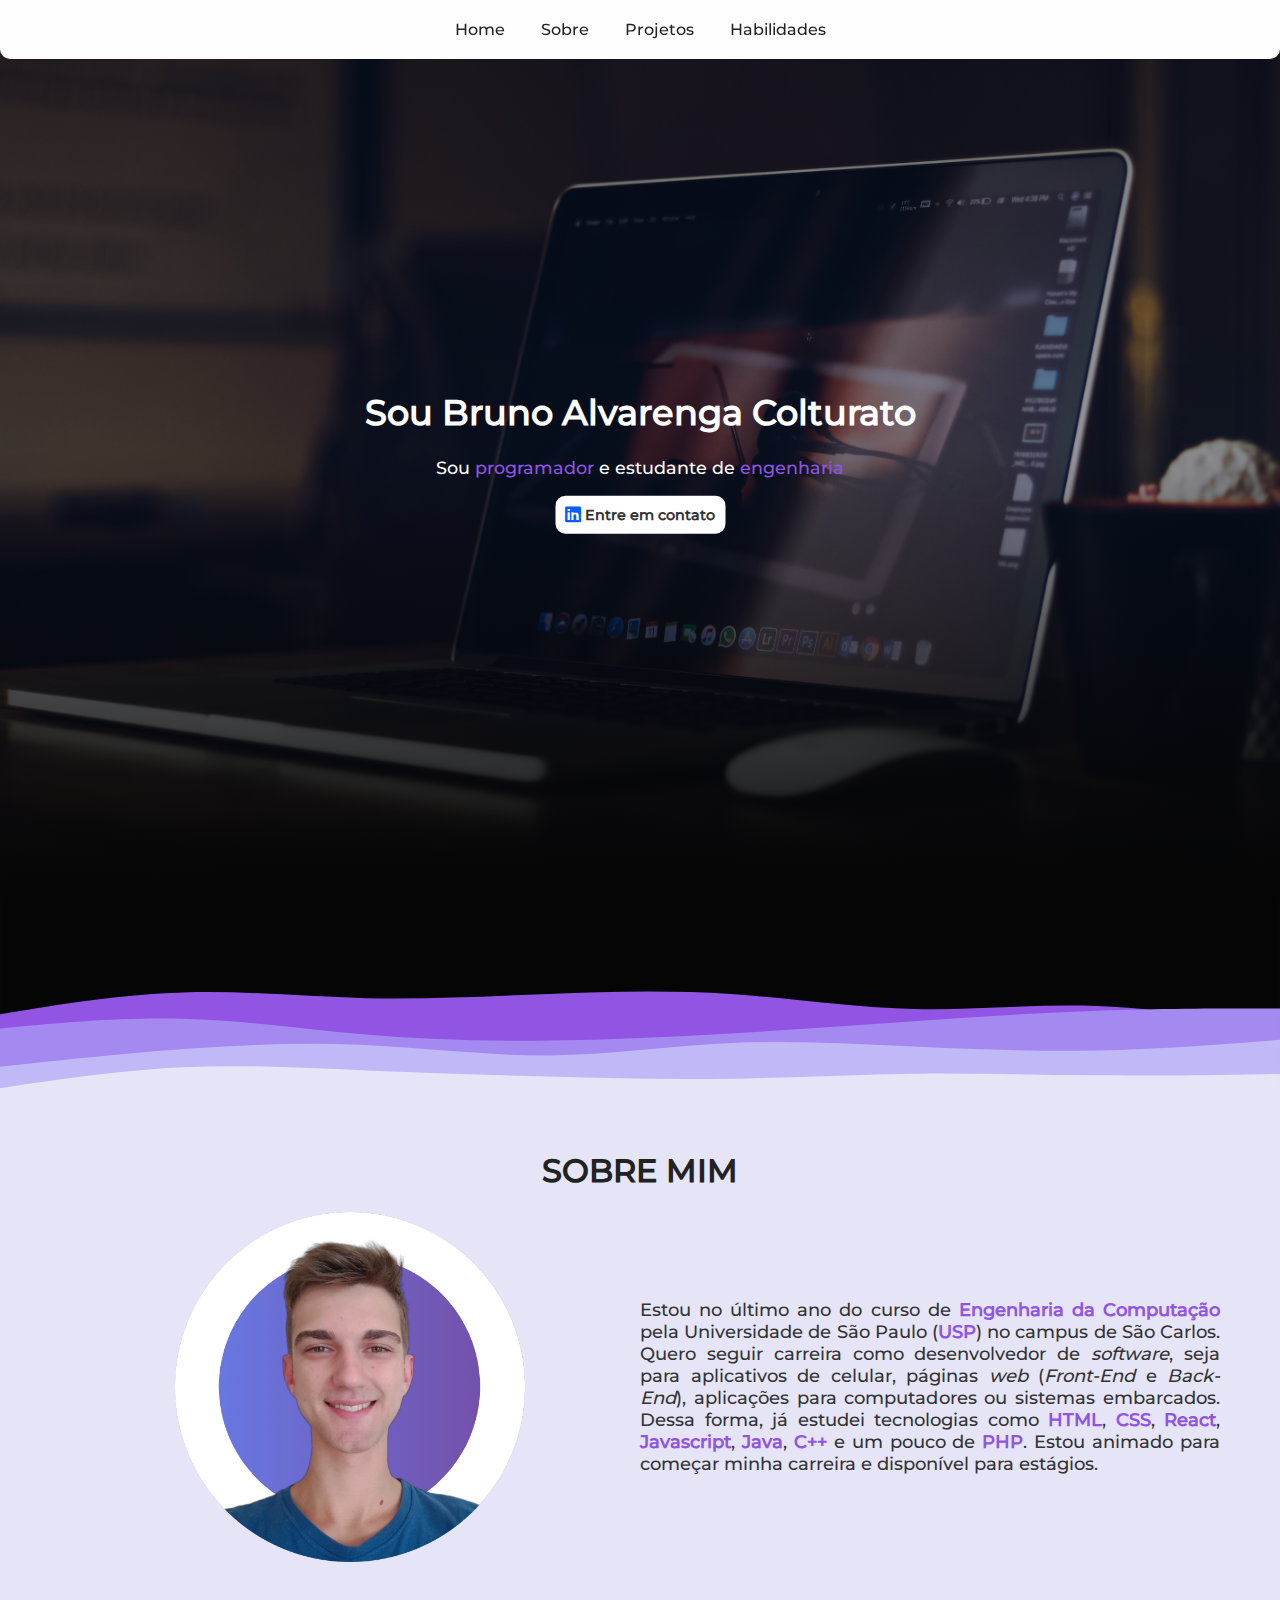
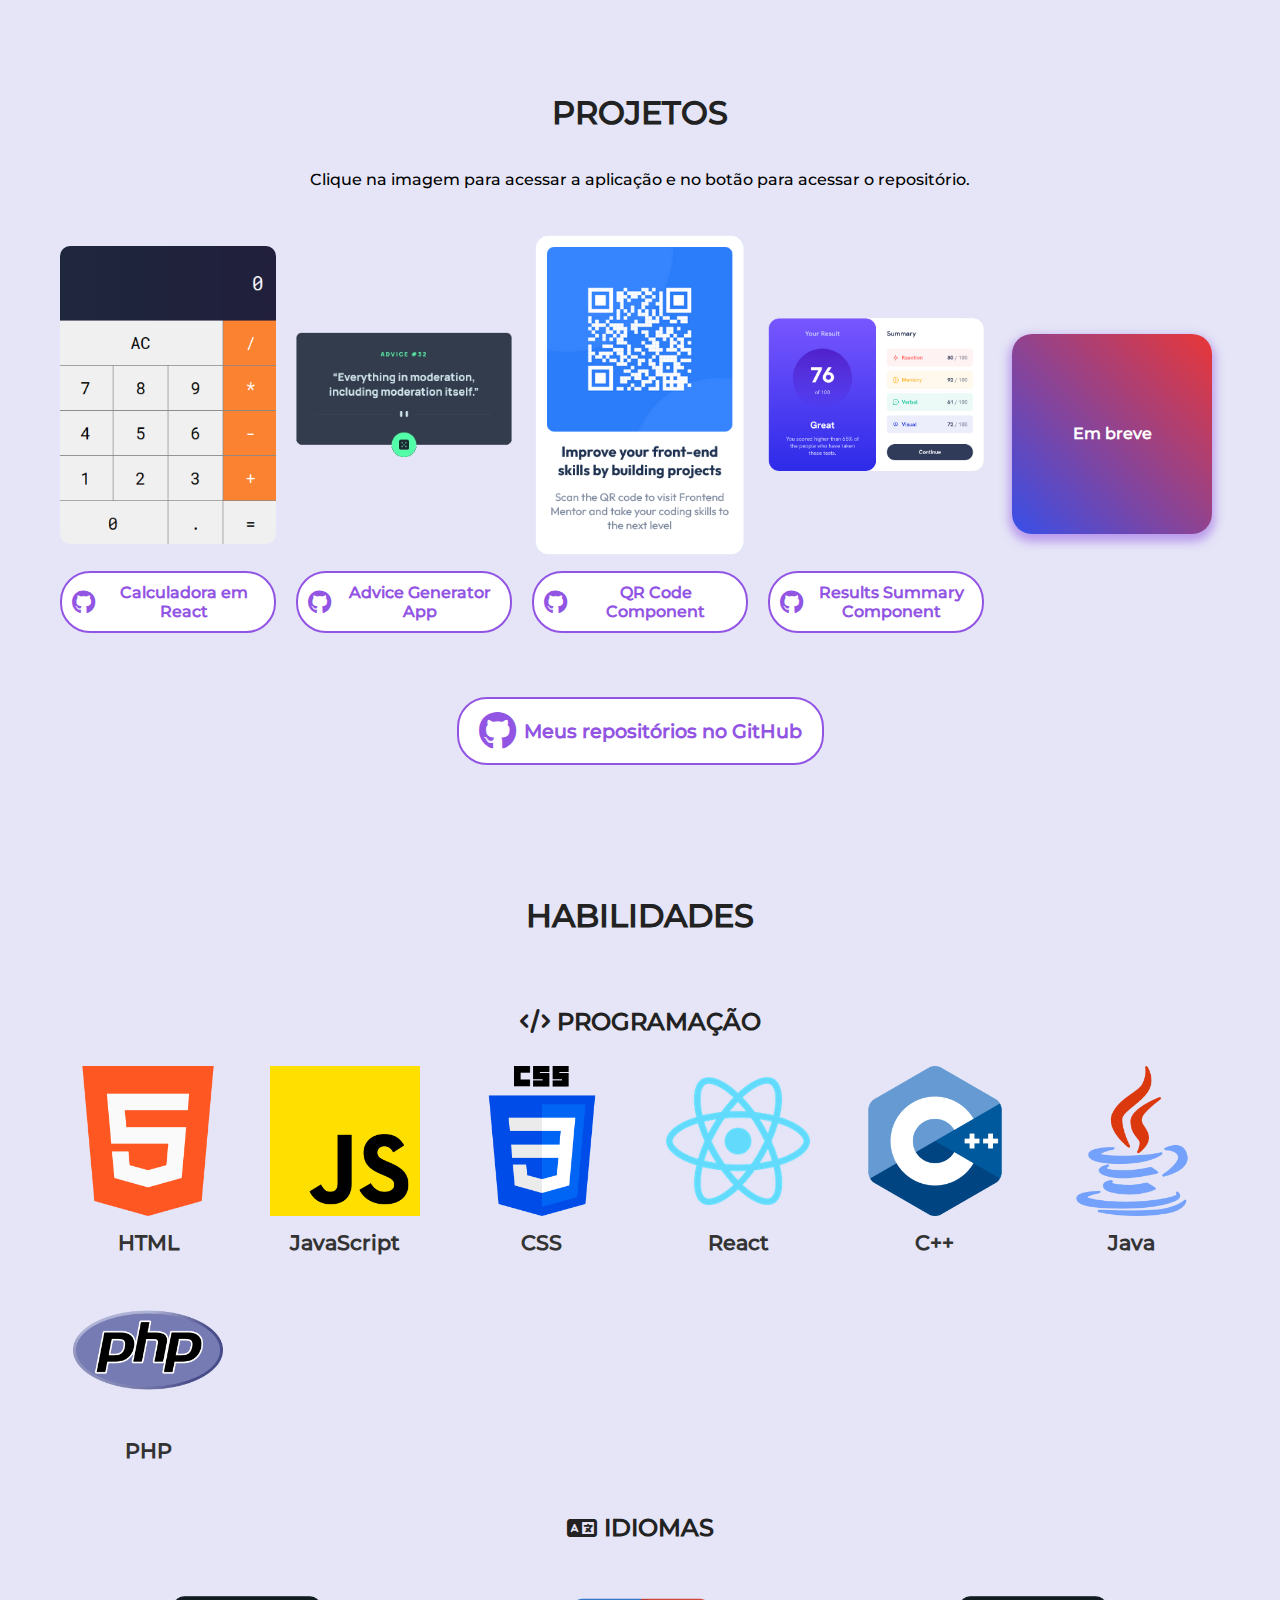
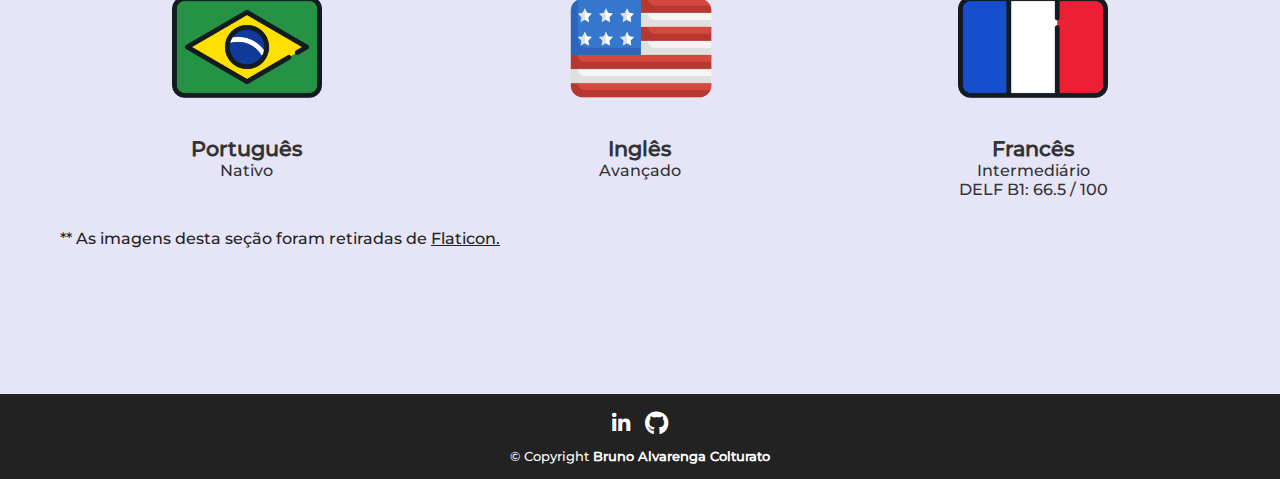
==== commit c54cc37d: "Adding calculator project" ====
--- a/index.html
+++ b/index.html
@@ -76,7 +76,23 @@
         <p>Clique na imagem para acessar a aplicação e no botão para acessar o repositório.</p>
         <div class="cards-container">
           <div class="project-item">
-            <a href="/projects/qr-code-component/" target="_blank">
+            <a href="https://calculator-react-bac.netlify.app/" target="_blank">
+              <img src="assets/images/projects/calculator-react.png" style="border-radius: 10px;" alt="" />
+            </a>
+            <a href="https://github.com/BrunoColturato/calculator-react" target="_blank" class="repo-link"
+              ><i class="fa-brands fa-github fa-xl"></i> <span>Calculadora em React</span></a
+            >
+          </div>
+          <div class="project-item">
+            <a href="https://advice-generator-app-bac.netlify.app/" target="_blank">
+              <img src="assets/images/projects/advice-generator-app.jpeg" alt="" />
+            </a>
+            <a href="https://github.com/BrunoColturato/Advice-Generator-App" target="_blank" class="repo-link"
+              ><i class="fa-brands fa-github fa-xl"></i> <span>Advice Generator App</span></a
+            >
+          </div>
+          <div class="project-item">
+            <a href="https://qr-code-component-bac.netlify.app" target="_blank">
               <img src="assets/images/projects/qr-code-component.png" alt="" />
             </a>
             <a href="https://github.com/BrunoColturato/QR-Code-Component" target="_blank" class="repo-link"
@@ -84,19 +100,11 @@
             >
           </div>
           <div class="project-item">
-            <a href="/projects/results-summary-component/" target="_blank">
+            <a href="https://results-summary-component-bac.netlify.app/" target="_blank">
               <img src="assets/images/projects/results-summary-component.png" alt="" />
             </a>
             <a href="https://github.com/BrunoColturato/Results-Summary-Component" target="_blank" class="repo-link"
               ><i class="fa-brands fa-github fa-xl"></i> <span>Results Summary Component</span></a
-            >
-          </div>
-          <div class="project-item">
-            <a href="/projects/advice-generator-app/" target="_blank">
-              <img src="assets/images/projects/advice-generator-app.jpeg" alt="" />
-            </a>
-            <a href="https://github.com/BrunoColturato/Advice-Generator-App" target="_blank" class="repo-link"
-              ><i class="fa-brands fa-github fa-xl"></i> <span>Advice Generator App</span></a
             >
           </div>
           <div class="card">Em breve</div>
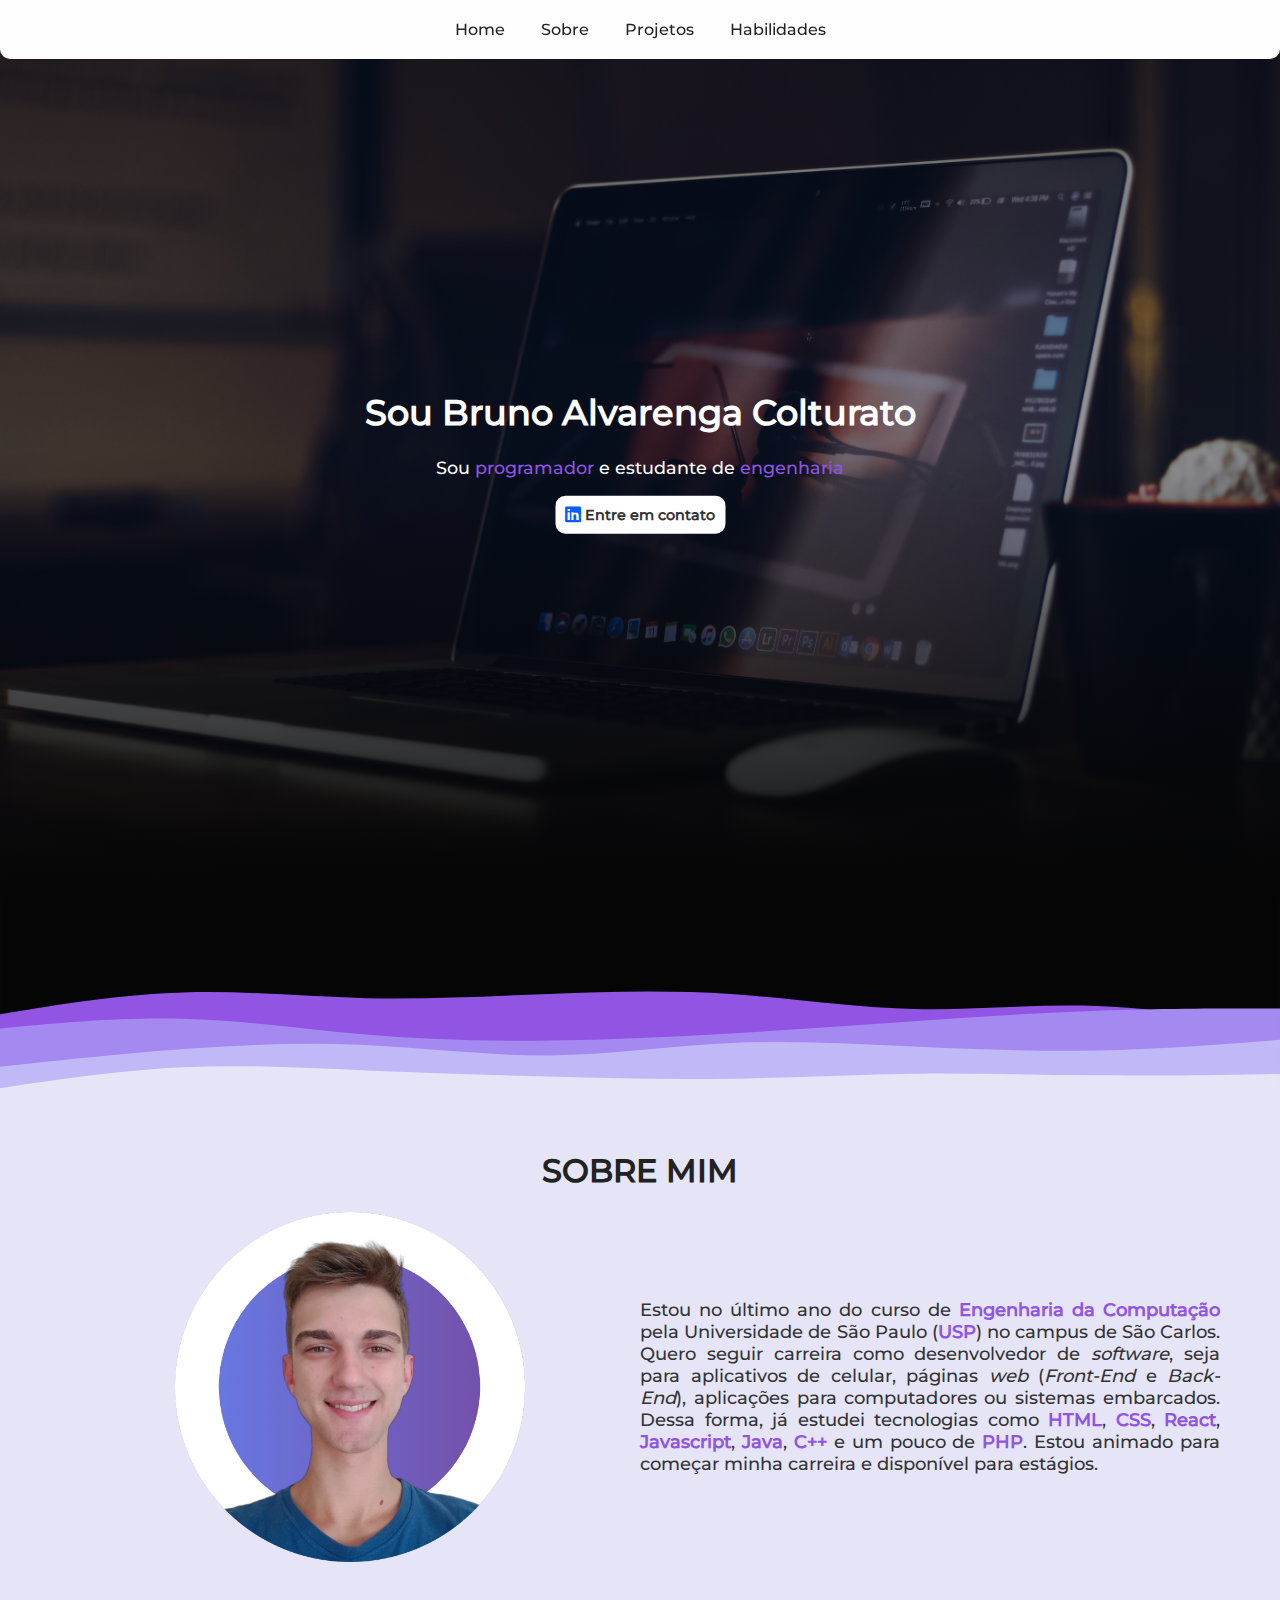
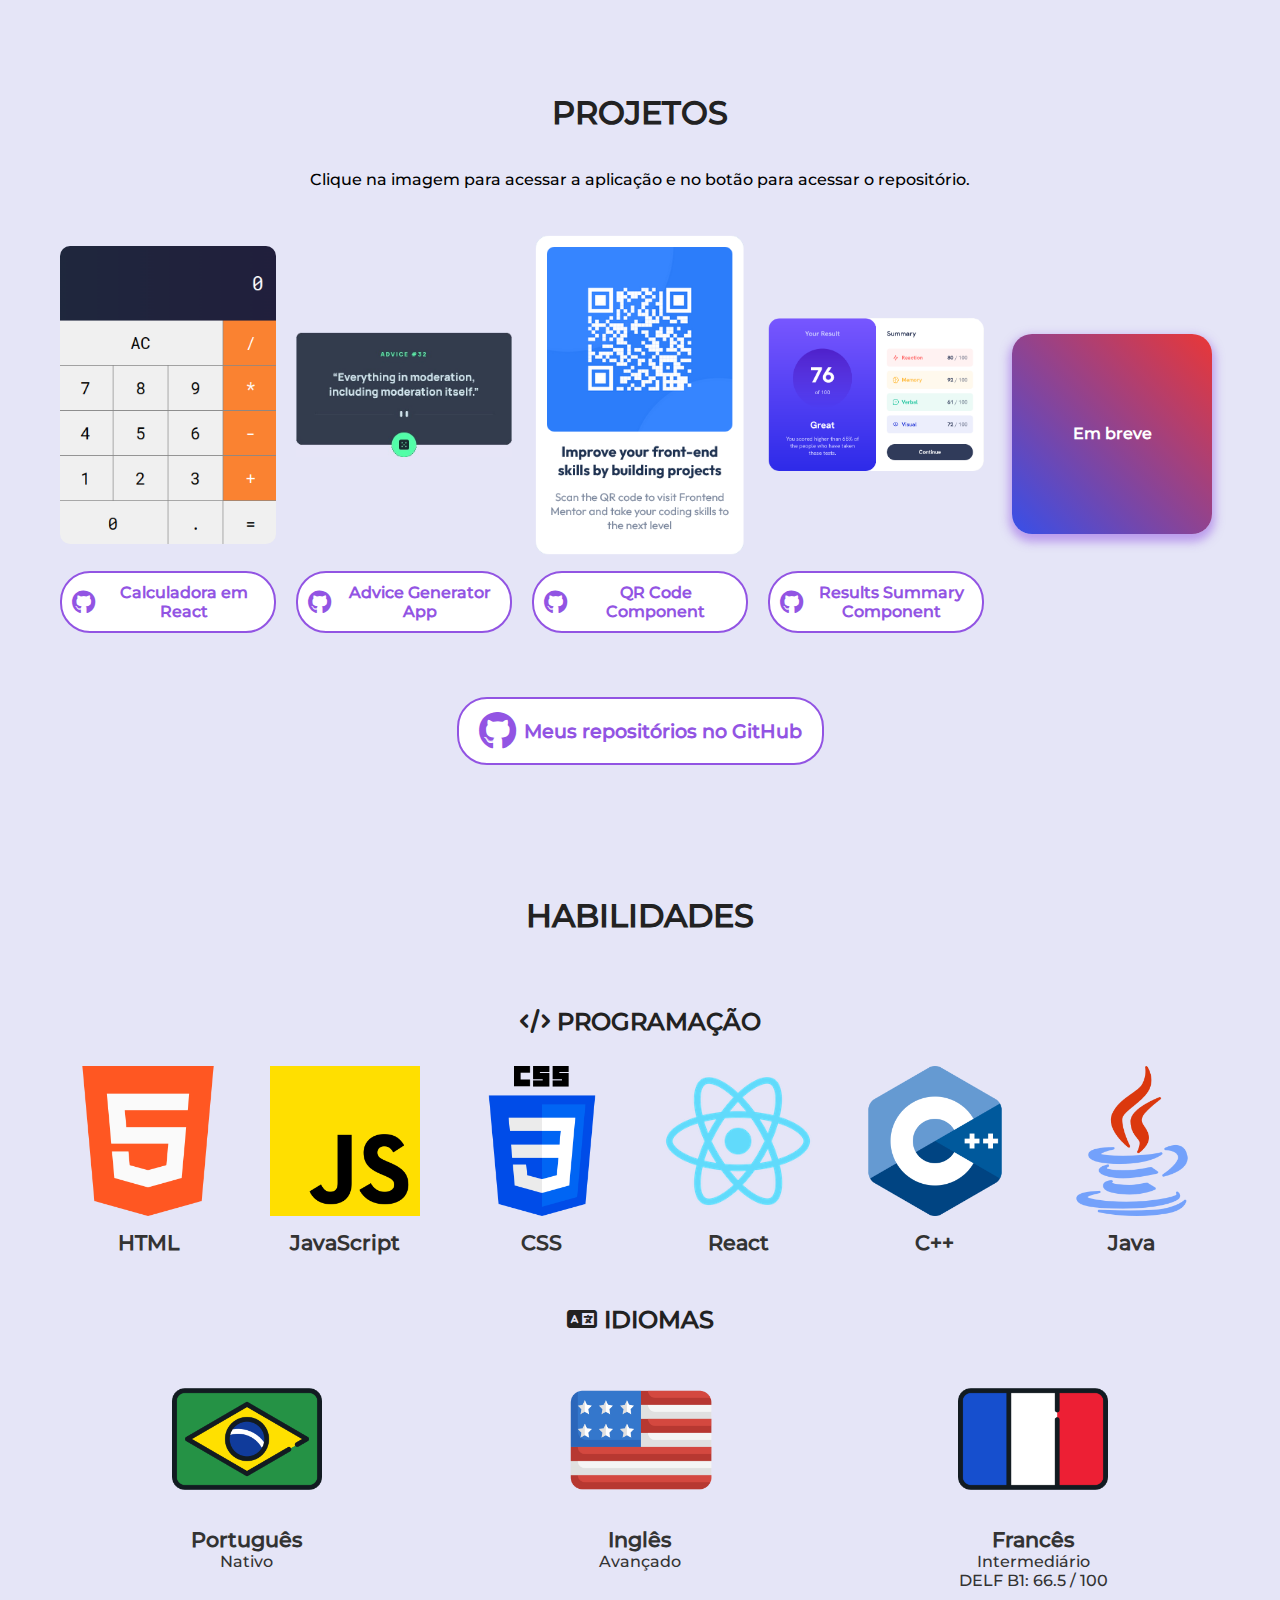
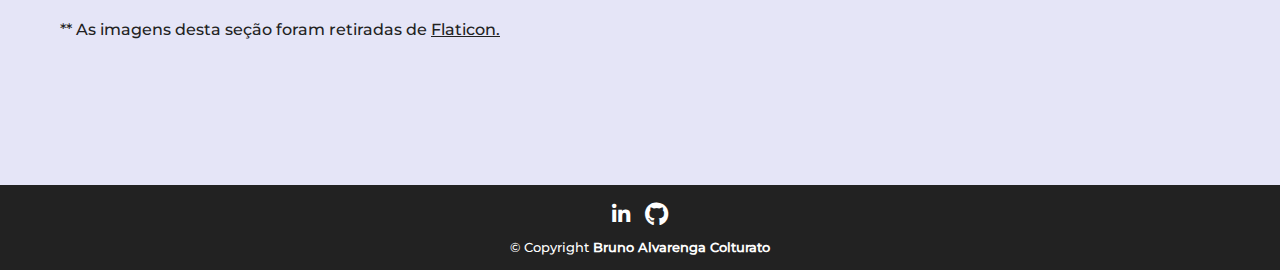
==== commit f2741887: "Adding text to alternative images' description" ====
--- a/index.html
+++ b/index.html
@@ -77,7 +77,7 @@
         <div class="cards-container">
           <div class="project-item">
             <a href="https://calculator-react-bac.netlify.app/" target="_blank">
-              <img src="assets/images/projects/calculator-react.png" style="border-radius: 10px;" alt="" />
+              <img src="assets/images/projects/calculator-react.png" style="border-radius: 10px;" alt="Captura de tela da calculadora implementada" />
             </a>
             <a href="https://github.com/BrunoColturato/calculator-react" target="_blank" class="repo-link"
               ><i class="fa-brands fa-github fa-xl"></i> <span>Calculadora em React</span></a
@@ -85,7 +85,7 @@
           </div>
           <div class="project-item">
             <a href="https://advice-generator-app-bac.netlify.app/" target="_blank">
-              <img src="assets/images/projects/advice-generator-app.jpeg" alt="" />
+              <img src="assets/images/projects/advice-generator-app.jpeg" alt="Captura de tela do gerador de conselhos" />
             </a>
             <a href="https://github.com/BrunoColturato/Advice-Generator-App" target="_blank" class="repo-link"
               ><i class="fa-brands fa-github fa-xl"></i> <span>Advice Generator App</span></a
@@ -93,7 +93,7 @@
           </div>
           <div class="project-item">
             <a href="https://qr-code-component-bac.netlify.app" target="_blank">
-              <img src="assets/images/projects/qr-code-component.png" alt="" />
+              <img src="assets/images/projects/qr-code-component.png" alt="Catura de tela do componente que contem um QR Code" />
             </a>
             <a href="https://github.com/BrunoColturato/QR-Code-Component" target="_blank" class="repo-link"
               ><i class="fa-brands fa-github fa-xl"></i> <span>QR Code Component</span></a
@@ -101,7 +101,7 @@
           </div>
           <div class="project-item">
             <a href="https://results-summary-component-bac.netlify.app/" target="_blank">
-              <img src="assets/images/projects/results-summary-component.png" alt="" />
+              <img src="assets/images/projects/results-summary-component.png" alt="Captura de tela do componente de resumo de resultados" />
             </a>
             <a href="https://github.com/BrunoColturato/Results-Summary-Component" target="_blank" class="repo-link"
               ><i class="fa-brands fa-github fa-xl"></i> <span>Results Summary Component</span></a
@@ -120,32 +120,28 @@
         <h2 class="skills-section"><i class="fa-solid fa-code"></i> PROGRAMAÇÃO</h2>
         <div class="skills-container">
           <div class="skill">
-            <img src="assets/images/coding/html-5.png" alt="Front" class="skill-img" />
+            <img src="assets/images/coding/html-5.png" alt="Logo do HTML" class="skill-img" />
             <h1>HTML</h1>
           </div>
           <div class="skill">
-            <img src="assets/images/coding/js.png" alt="Front" class="skill-img" />
+            <img src="assets/images/coding/js.png" alt="Logo do JavaScript" class="skill-img" />
             <h1>JavaScript</h1>
           </div>
           <div class="skill">
-            <img src="assets/images/coding/css-3.png" alt="Front" class="skill-img" />
+            <img src="assets/images/coding/css-3.png" alt="Logo do CSS" class="skill-img" />
             <h1>CSS</h1>
           </div>
           <div class="skill">
-            <img src="assets/images/coding/react.png" alt="Front" class="skill-img" />
+            <img src="assets/images/coding/react.png" alt="Logo do React" class="skill-img" />
             <h1>React</h1>
           </div>
           <div class="skill">
-            <img src="assets/images/coding/cpp.png" alt="Front" class="skill-img" />
+            <img src="assets/images/coding/cpp.png" alt="Logo do C++" class="skill-img" />
             <h1>C++</h1>
           </div>
           <div class="skill">
-            <img src="assets/images/coding/java.png" alt="Front" class="skill-img" />
+            <img src="assets/images/coding/java.png" alt="Logo do Java" class="skill-img" />
             <h1>Java</h1>
-          </div>
-          <div class="skill">
-            <img src="assets/images/coding/php.png" alt="Front" class="skill-img" />
-            <h1>PHP</h1>
           </div>
         </div>
 
@@ -153,17 +149,17 @@
         <h2 class="skills-section"><i class="fa-solid fa-language"></i> IDIOMAS</h2>
         <div class="skills-container">
           <div class="skill">
-            <img src="assets/images/flags/brazil.png" alt="Front" class="skill-img" />
+            <img src="assets/images/flags/brazil.png" alt="Bandeira do Brasil" class="skill-img" />
             <h1>Português</h1>
             <p>Nativo</p>
           </div>
           <div class="skill">
-            <img src="assets/images/flags/usa.png" alt="Front" class="skill-img" />
+            <img src="assets/images/flags/usa.png" alt="Bandeira dos Estados Unidos" class="skill-img" />
             <h1>Inglês</h1>
             <p>Avançado</p>
           </div>
           <div class="skill">
-            <img src="assets/images/flags/france.png" alt="Front" class="skill-img" />
+            <img src="assets/images/flags/france.png" alt="Bandeira da França" class="skill-img" />
             <h1>Francês</h1>
             <p>Intermediário</p>
             <p>DELF B1: 66.5 / 100</p>
